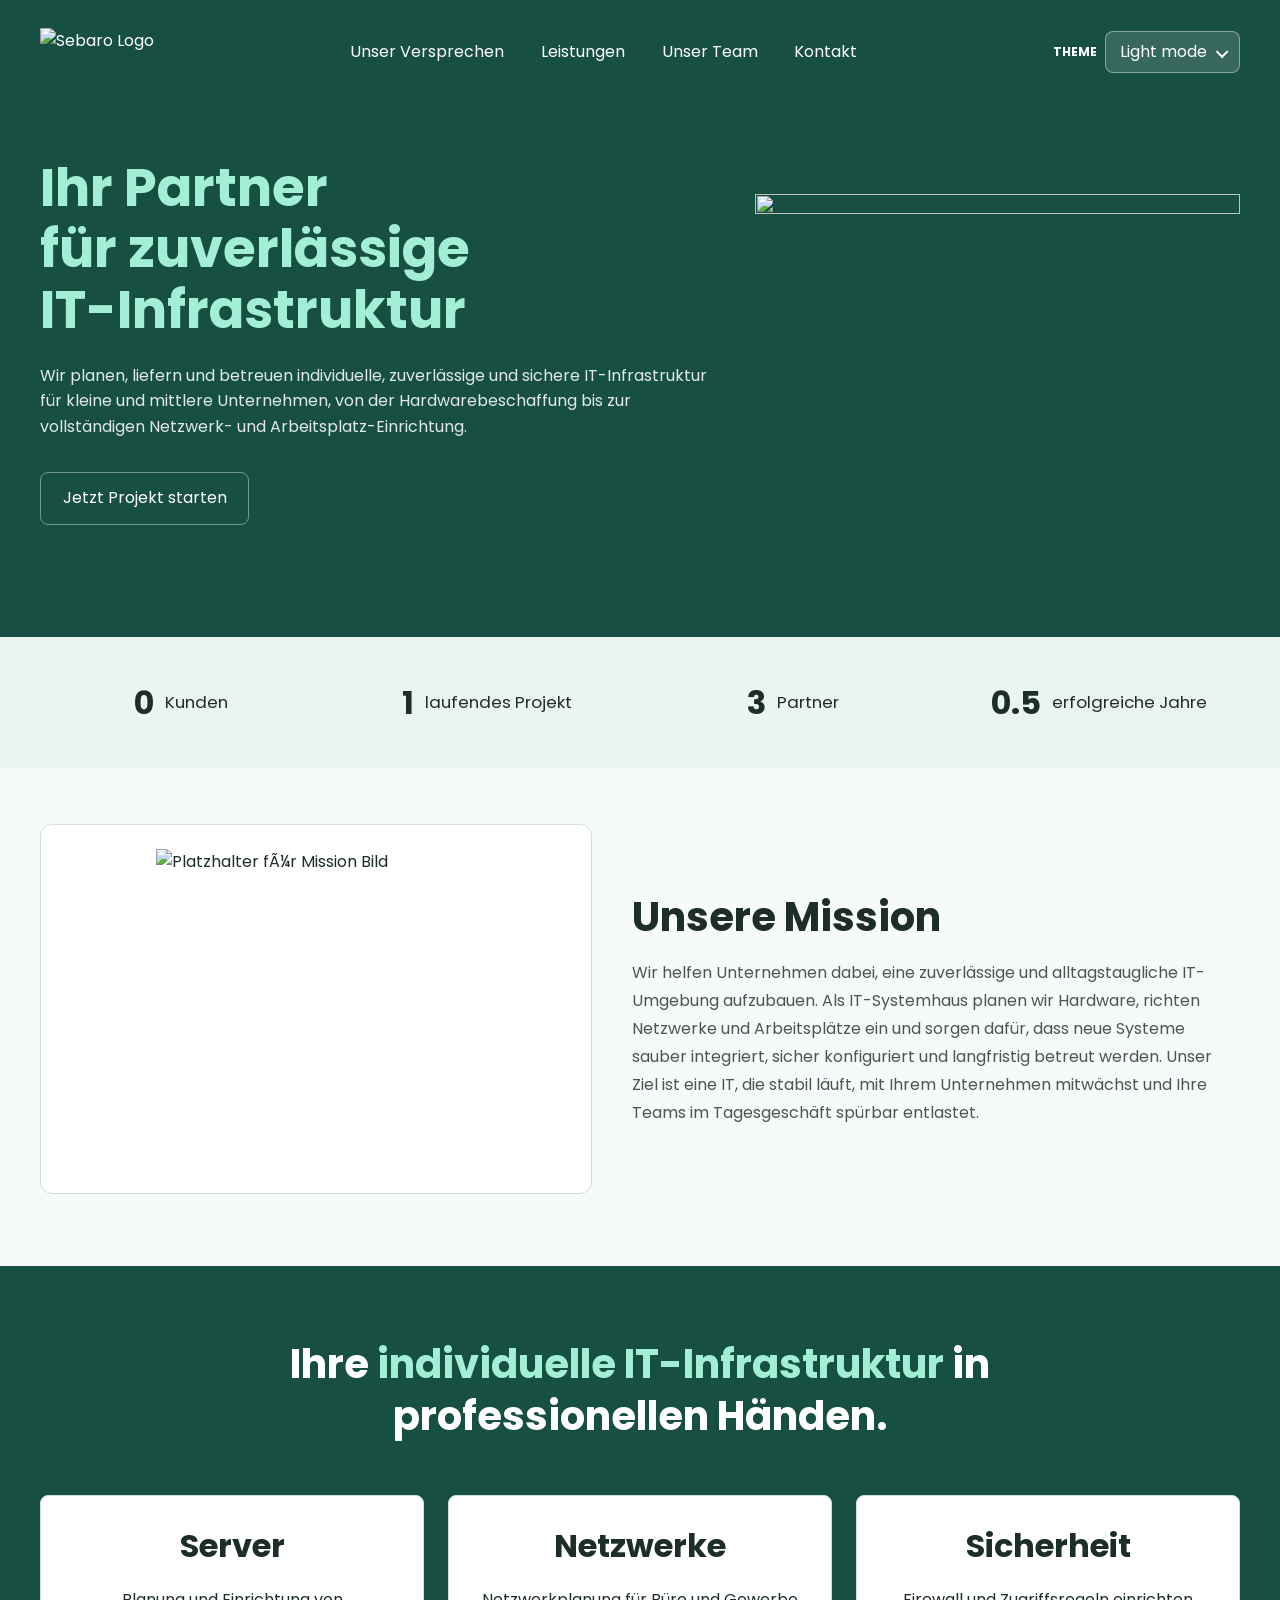
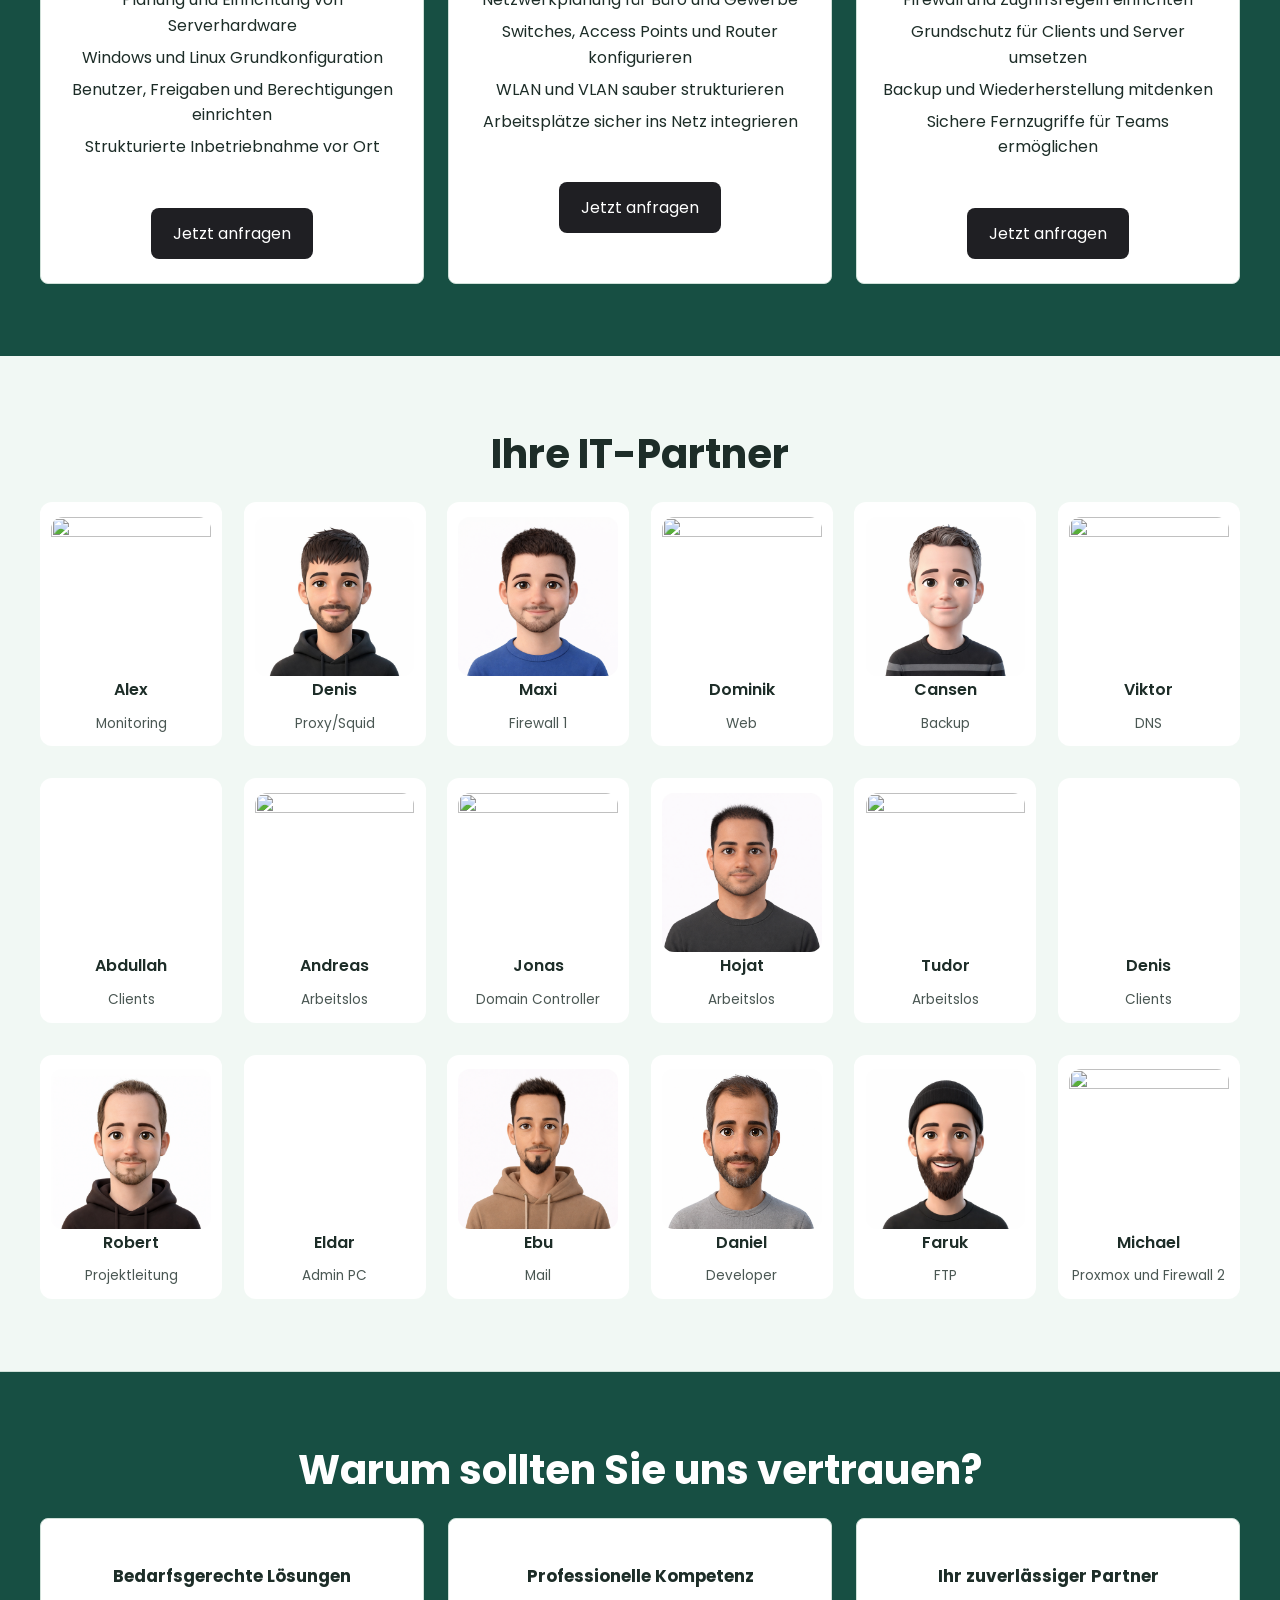
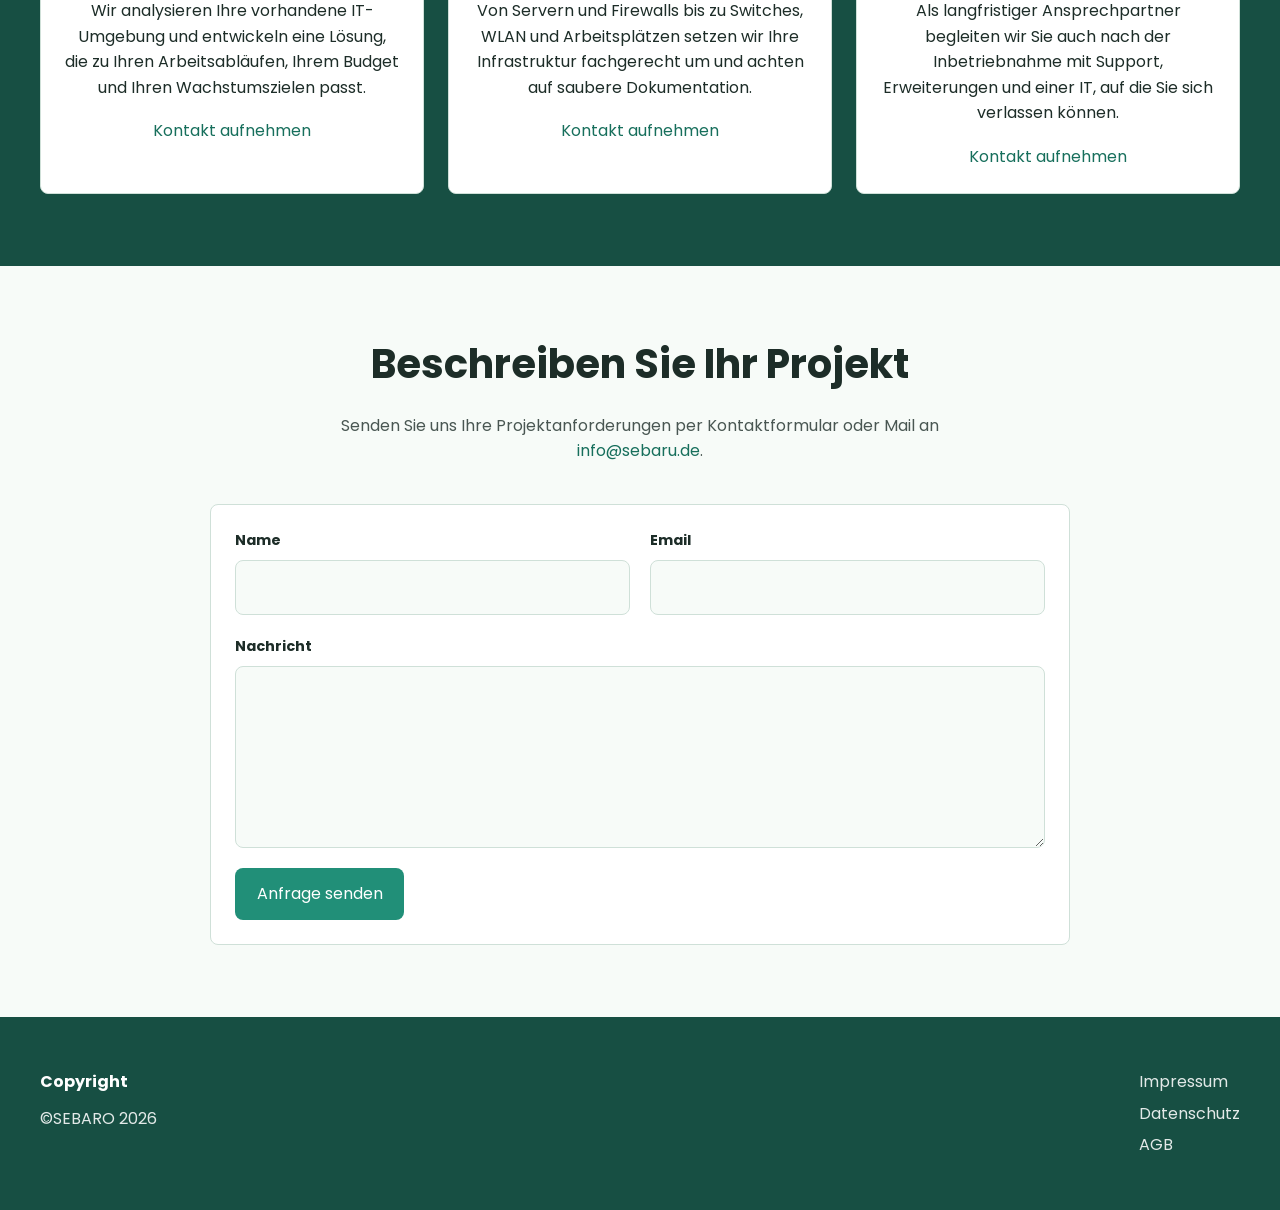
==== index.html @ fb481c5f "added team member avatar images" ====
<!DOCTYPE html>
<html lang="de">
<head>
    <meta charset="utf-8">
    <meta name="viewport" content="width=device-width, initial-scale=1.0, shrink-to-fit=no">
    <title>Sebaro</title>
    <link href="https://fonts.googleapis.com/css?family=Poppins:200,400,700" rel="stylesheet">
    <link rel="stylesheet" href="style.css">
    <link rel="icon" type="image/x-icon" href="./images/logo/favicon.png">
</head>
<body>

    <section class="hero">
        <div class="container">
            <header class="header-bar">
                <a href="./" aria-label="Sebaro home">
                    <img class="logo-img" src="./images//logo/logo.png" alt="Sebaro Logo">
                </a>
                <nav class="main-nav" aria-label="Main navigation">
                    <a href="#values">Unser Versprechen</a>
                    <a href="#services">Leistungen</a>
                    <a href="#team">Unser Team</a>
                    <a href="#contact">Kontakt</a>
                </nav>
                <div class="theme-switcher" id="theme-switcher">
                    <span class="theme-label" id="theme-menu-label">Theme</span>
                    <div class="theme-menu-wrap">
                        <button id="theme-menu-button" class="theme-menu-button" type="button" aria-haspopup="true" aria-expanded="false" aria-labelledby="theme-menu-label theme-select-value">
                            <span class="theme-select-value" id="theme-select-value">Light mode</span>
                            <span class="theme-menu-caret" aria-hidden="true"></span>
                        </button>
                        <div class="theme-menu" id="theme-menu" role="menu" aria-labelledby="theme-menu-label" hidden>
                            <button class="theme-menu-item" type="button" role="menuitemradio" data-theme-option="light" aria-checked="true">Light mode</button>
                            <button class="theme-menu-item" type="button" role="menuitemradio" data-theme-option="dark" aria-checked="false">Dark mode</button>
                            <button class="theme-menu-item" type="button" role="menuitemradio" data-theme-option="sexy" aria-checked="false">Sexy mode</button>
                        </div>
                    </div>
                </div>
            </header>


            <div class="hero-content">
                <div class="hero-text">
                    <h1>
                        <span class="hero-line">Ihr Partner</span>
                        <span class="hero-line">für zuverlässige</span>
                        <span class="hero-line">IT-Infrastruktur</span>
                    </h1>
                    <p>Wir planen, liefern und betreuen individuelle, zuverlässige und sichere IT-Infrastruktur für kleine und mittlere Unternehmen, von der Hardwarebeschaffung bis zur vollständigen Netzwerk- und Arbeitsplatz-Einrichtung.</p>
                    <a class="primary-button" href="#">Jetzt Projekt starten</a>
                </div>
                <div class="hero-image-wrap">
                    <img class="hero-image" src="./images/hero-img/hero-img-light.png" alt="">
                </div>
            </div>
        </div>
    </section>


    <section class="stats-section">
        <div class="container">
            <div class="stats-grid">
                <div class="stat"><strong>0</strong> Kunden</div>
                <div class="stat"><strong>1</strong> laufendes Projekt</div>
                <div class="stat"><strong>3</strong> Partner</div>
                <div class="stat"><strong>0.5</strong> erfolgreiche Jahre</div>
            </div>
        </div>
    </section>


    <section class="mission-section">
        <div class="container mission-grid">
            <div class="mission-image-wrap">
                <img class="mission-image" src="./images/logo/logo-dark.png" alt="Platzhalter fÃ¼r Mission Bild">
            </div>
            <div class="mission-text">
                <h2 class="section-title">Unsere Mission</h2>
                <p>Wir helfen Unternehmen dabei, eine zuverlässige und alltagstaugliche IT-Umgebung aufzubauen. Als IT-Systemhaus planen wir Hardware, richten Netzwerke und Arbeitsplätze ein und sorgen dafür, dass neue Systeme sauber integriert, sicher konfiguriert und langfristig betreut werden. Unser Ziel ist eine IT, die stabil läuft, mit Ihrem Unternehmen mitwächst und Ihre Teams im Tagesgeschäft spürbar entlastet.</p>
            </div>
        </div>
    </section>


    <section class="how-we-work" id="services">
        <div class="container">
            <div class="content-narrow">
                <h2 class="section-title">
                    Ihre <span class="section-title-accent">individuelle IT-Infrastruktur</span> in professionellen Händen.
                </h2>
            </div>
        </div>
    </section>


    <section class="services-section">
        <div class="container">
            <div class="services-grid">
                <article class="service-box">
                    <div>
                        <p><span class="service-name">Server</span></p>
                        <ul>
                            <li>Planung und Einrichtung von Serverhardware</li>
                            <li>Windows und Linux Grundkonfiguration</li>
                            <li>Benutzer, Freigaben und Berechtigungen einrichten</li>
                            <li>Strukturierte Inbetriebnahme vor Ort</li>
                        </ul>
                    </div>
                    <footer>
                        <button class="card-button" type="button">Jetzt anfragen</button>
                    </footer>
                </article>
                <article class="service-box">
                    <div>
                        <p><span class="service-name">Netzwerke</span></p>
                        <ul>
                            <li>Netzwerkplanung für Büro und Gewerbe</li>
                            <li>Switches, Access Points und Router konfigurieren</li>
                            <li>WLAN und VLAN sauber strukturieren</li>
                            <li>Arbeitsplätze sicher ins Netz integrieren</li>
                        </ul>
                    </div>
                    <footer>
                        <button class="card-button" type="button">Jetzt anfragen</button>
                    </footer>
                </article>
                <article class="service-box">
                    <div>
                        <p><span class="service-name">Sicherheit</span></p>
                        <ul>
                            <li>Firewall und Zugriffsregeln einrichten</li>
                            <li>Grundschutz für Clients und Server umsetzen</li>
                            <li>Backup und Wiederherstellung mitdenken</li>
                            <li>Sichere Fernzugriffe für Teams ermöglichen</li>
                        </ul>
                    </div>
                    <footer>
                        <button class="card-button" type="button">Jetzt anfragen</button>
                    </footer>
                </article>
            </div>
        </div>
    </section>


    <section class="team-section" id="team">
        <div class="container">
            <h2 class="section-title">Ihre IT-Partner</h2>
            <div class="team-grid">

                

                <article class="team-card">
                    <img class="team-photo" src="./images/avatare/avatar-alex.png"> <!-- Alex -->
                    <span class="name">Alex</span>
                    <span class="title">Monitoring</span>
                </article>
                <article class="team-card">
                    <img class="team-photo" src="./images/avatare/avatar-denis-3.png">  <!-- Denis Reihe 3 -->
                    <span class="name">Denis</span>
                    <span class="title">Proxy/Squid</span>
                </article>
                <article class="team-card">
                    <img class="team-photo" src="./images/avatare/avatar-maxi.png"> <!-- Maxi -->
                    <span class="name">Maxi</span>
                    <span class="title">Firewall 1</span>
                </article>
                <article class="team-card">
                    <img class="team-photo" src="./images/avatare/avatar-dominik.png"> <!-- Dominik -->
                    <span class="name">Dominik</span>
                    <span class="title">Web</span>
                </article>
                <article class="team-card">
                    <img class="team-photo" src="./images/avatare/avatar-cansen.png"> <!-- Cansen -->
                    <span class="name">Cansen</span>
                    <span class="title">Backup</span>
                </article>
                <article class="team-card">
                    <img class="team-photo" src="./images/avatare/avatar-viktor.png"> <!-- Viktor -->
                    <span class="name">Viktor</span>
                    <span class="title">DNS</span>
                </article>
                
                <article class="team-card">
                    <img style="visibility: hidden;" class="team-photo" src="./images/avatare/avatar-abdullah.png"> <!-- Abdullah -->
                    <span class="name">Abdullah</span>
                    <span class="title">Clients</span>
                </article>
                <article class="team-card">
                    <img class="team-photo" src="./images/avatare/avatar-andreas.png"> <!-- Andreas -->
                    <span class="name">Andreas</span>
                    <span class="title">Arbeitslos</span>
                </article>
                <article class="team-card">
                    <img class="team-photo" src="./images/avatare/avatar-jonas.png"> <!-- Jonas -->
                    <span class="name">Jonas</span>
                    <span class="title">Domain Controller</span>
                </article>
                <article class="team-card">
                    <img class="team-photo" src="./images/avatare/avatar-hojat.png"> <!-- Hojat -->
                    <span class="name">Hojat</span>
                    <span class="title">Arbeitslos</span>
                </article>
                <article class="team-card">
                    <img class="team-photo" src="./images/avatare/avatar-tudor.png"> <!-- Tudor -->
                    <span class="name">Tudor</span>
                    <span class="title">Arbeitslos</span>
                </article>
                <article class="team-card">
                    <img style="visibility: hidden;" class="team-photo" src="./images/avatare/avatar-denis-2.png"> <!-- Denis Reihe 2 -->
                    <span class="name">Denis</span>
                    <span class="title">Clients</span>
                </article>

                <article class="team-card">
                    <img class="team-photo" src="./images/avatare/avatar-robert.png"> <!-- Robert -->
                    <span class="name">Robert</span>
                    <span class="title">Projektleitung</span>
                </article>
                <article class="team-card">
                    <img style="visibility: hidden;" class="team-photo" src="./images/avatare/avatar-eldar.png"> <!-- Eldar -->
                    <span class="name">Eldar</span>
                    <span class="title">Admin PC</span>
                </article>
                <article class="team-card">
                    <img class="team-photo" src="./images/avatare/avatar-ebu.png"> <!-- Ebu -->
                    <span class="name">Ebu</span>
                    <span class="title">Mail</span>
                </article>
                <article class="team-card">
                    <img class="team-photo" src="./images/avatare/avatar-daniel.png"> <!-- Daniel -->
                    <span class="name">Daniel</span>
                    <span class="title">Developer</span>
                </article>
                <article class="team-card">
                    <img class="team-photo" src="./images/avatare/avatar-faruk.png"> <!-- Faruk -->
                    <span class="name">Faruk</span>
                    <span class="title">FTP</span>
                </article>
                <article class="team-card">
                    <img class="team-photo" src="./images/avatare/avatar-michael.png"> <!-- Michael -->
                    <span class="name">Michael</span>
                    <span class="title">Proxmox und Firewall 2</span>
                </article>
                
                
                
            </div>
        </div>
    </section>


    <section class="values-section" id="values">
        <div class="container">
            <h2 class="section-title">Warum sollten Sie uns vertrauen?</h2>
            <div class="service-grid">
                <article class="promise-card">
                    <img src="./images/logo.png" alt="">
                    <h3>Bedarfsgerechte Lösungen</h3>
                    <p>Wir analysieren Ihre vorhandene IT-Umgebung und entwickeln eine Lösung, die zu Ihren Arbeitsabläufen,
                        Ihrem Budget und Ihren Wachstumszielen passt.</p>
                    <a href="#contact">Kontakt aufnehmen</a>
                </article>
                <article class="promise-card">
                    <img src="./images/logo.png" alt="">
                    <h3>Professionelle Kompetenz</h3>
                    <p>Von Servern und Firewalls bis zu Switches, WLAN und Arbeitsplätzen setzen wir Ihre Infrastruktur
                        fachgerecht um und achten auf saubere Dokumentation.</p>
                    <a href="#contact">Kontakt aufnehmen</a>
                </article>
                <article class="promise-card">
                    <img src="./images/logo.png" alt="">
                    <h3>Ihr zuverlässiger Partner</h3>
                    <p>Als langfristiger Ansprechpartner begleiten wir Sie auch nach der Inbetriebnahme mit Support,
                        Erweiterungen und einer IT, auf die Sie sich verlassen können.</p>
                    <a href="#contact">Kontakt aufnehmen</a>
                </article>
            </div>
        </div>
    </section>


    <section class="contact-section" id="contact">
        <div class="container">
            <div class="content-narrow">
                <h2 class="section-title">Beschreiben Sie Ihr Projekt</h2>
                <p class="contact-text">Senden Sie uns Ihre Projektanforderungen per Kontaktformular oder Mail an <a href="mailto:info@sebaru.de">info@sebaru.de</a>.</p>
                <form class="contact-form" action="mailto:info@sebaru.de" method="post" enctype="text/plain">
                    <label class="contact-field">
                        <span>Name</span>
                        <input type="text" name="Name" autocomplete="name" required>
                    </label>
                    <label class="contact-field">
                        <span>Email</span>
                        <input type="email" name="Email" autocomplete="email" required>
                    </label>
                    <label class="contact-field field-full">
                        <span>Nachricht</span>
                        <textarea name="Message" rows="6" required></textarea>
                    </label>
                    <button class="contact-submit" type="submit">Anfrage senden</button>
                </form>
            </div>
        </div>
    </section>


    <footer class="site-footer">
        <div class="container footer-grid">
            <div class="footer-column">
                <h4>Copyright</h4>
                <ul class="footer-nav">
                    <li><a href="#">©SEBARO 2026</a></li>
                </ul>
            </div>
            <div class="footer-column">
                <ul class="footer-nav">
                    <li><a href="#">Impressum</a></li>
                    <li><a href="#">Datenschutz</a></li>
                    <li><a href="#">AGB</a></li>
                </ul>
            </div>
        </div>
    </footer>

    <script src="scripts.js"></script>
</body>
</html>
---- style.css ----
/* ===== Theme Colors ===== */
:root[data-theme='light'] {
    --page-bg: #f7fbf8;
    --text-color: #1d2d28;
    --muted-text: rgba(29, 45, 40, 0.8);
    --section-muted-bg: #eaf5f0;
    --section-alt-bg: #f1f8f4;
    --surface-bg: #ffffff;
    --surface-border: #cfe0d8;
    --hero-bg: #174f43;
    --hero-text: #ffffff;
    --hero-accent: #a2efd5;
    --link-color: #176f5c;
    --link-hover: #115646;
    --primary-button-bg: #218f78;
    --primary-button-hover: #1a7663;
    --primary-button-text: #ffffff;
    --price-button-bg: #1f1f23;
    --price-button-hover: #111317;
    --price-button-text: #ffffff;
    --divider-color: #cfe0d8;
    --select-bg: rgba(255, 255, 255, 0.14);
    --select-border: rgba(255, 255, 255, 0.4);
    --select-text: #ffffff;
}

/* ===== Dark Theme ===== */
:root[data-theme='dark'] {
    --page-bg: #11151d;
    --text-color: #e5edf6;
    --muted-text: rgba(229, 237, 246, 0.82);
    --section-muted-bg: #161c26;
    --section-alt-bg: #1a2230;
    --surface-bg: #1a2230;
    --surface-border: #314053;
    --hero-bg: #060912;
    --hero-text: #f7fbff;
    --hero-accent: #58e6c1;
    --link-color: #58e6c1;
    --link-hover: #7ef0d2;
    --primary-button-bg: #3bc7a4;
    --primary-button-hover: #2faf8f;
    --primary-button-text: #08110f;
    --price-button-bg: #58e6c1;
    --price-button-hover: #73edd0;
    --price-button-text: #0d1624;
    --divider-color: #2c384a;
    --select-bg: rgba(17, 21, 29, 0.75);
    --select-border: rgba(229, 237, 246, 0.2);
    --select-text: #f7fbff;
}

/* ===== Sexy Theme ===== */
:root[data-theme='sexy'] {
    --page-bg: #fff4fb;
    --text-color: #4d1f3f;
    --muted-text: rgba(77, 31, 63, 0.8);
    --section-muted-bg: #ffe4f2;
    --section-alt-bg: #ffd5ea;
    --surface-bg: #fff8fc;
    --surface-border: #f0bfd8;
    --hero-bg: #7b0f4c;
    --hero-text: #fff6fb;
    --hero-accent: #ffd1ec;
    --link-color: #c21872;
    --link-hover: #a0145d;
    --primary-button-bg: #ff5ea8;
    --primary-button-hover: #f04797;
    --primary-button-text: #fff7fb;
    --price-button-bg: #c21872;
    --price-button-hover: #a91460;
    --price-button-text: #fff7fb;
    --divider-color: #f1bfd8;
    --select-bg: rgba(255, 255, 255, 0.2);
    --select-border: rgba(255, 246, 251, 0.55);
    --select-text: #fff6fb;
}

/* ===== Base Styles ===== */
*,
*::before,
*::after {
    box-sizing: border-box;
}

body {
    margin: 0;
    background: var(--page-bg);
    color: var(--text-color);
    font-family: 'Poppins', sans-serif;
    line-height: 1.6;
}

img {
    display: block;
    max-width: 100%;
}

a {
    color: inherit;
    text-decoration: none;
}

a:hover {
    color: var(--link-hover);
}

button,
input,
textarea {
    font: inherit;
}

.container {
    width: min(1200px, calc(100% - 2.5rem));
    margin: 0 auto;
}

/* ===== Shared Sektionen ===== */
.stats-section,
.values-section,
.team-section,
.contact-section {
    text-align: center;
}

.hero,
.how-we-work,
.services-section,
.site-footer {
    background: var(--hero-bg);
    color: var(--hero-text);
}

/* ===== Header ===== */
.hero {
    padding: 0 0 7rem;
}

.header-bar {
    display: grid;
    grid-template-columns: auto 1fr auto;
    gap: 1.25rem;
    align-items: center;
    padding: 1.75rem 0 1.15rem;
}

.logo-img {
    height: 48px;
}

.main-nav {
    display: flex;
    justify-content: center;
    flex-wrap: wrap;
    gap: 0.5rem;
}

.main-nav a {
    padding: 0.45rem 0.9rem;
    color: var(--hero-text);
}

.main-nav a:hover,
.main-nav a:focus {
    color: var(--hero-text);
}

.theme-switcher {
    display: inline-flex;
    align-items: center;
    gap: 0.5rem;
    justify-self: end;
}

.theme-label {
    color: var(--hero-text);
    font-size: 0.75rem;
    font-weight: 700;
    text-transform: uppercase;
}

.theme-menu-wrap {
    position: relative;
}

.theme-menu-button {
    display: inline-flex;
    align-items: center;
    gap: 0.6rem;
    padding: 0.45rem 0.85rem;
    border: 1px solid var(--select-border);
    border-radius: 0.5rem;
    background: var(--select-bg);
    color: var(--select-text);
    cursor: pointer;
}

.theme-menu-caret {
    width: 0.55rem;
    height: 0.55rem;
    border-right: 2px solid currentColor;
    border-bottom: 2px solid currentColor;
    transform: rotate(45deg) translateY(-1px);
}

.theme-switcher.is-open .theme-menu-caret {
    transform: rotate(-135deg) translateY(-1px);
}

.theme-menu {
    position: absolute;
    top: calc(100% + 0.35rem);
    left: 0;
    min-width: 100%;
    padding: 0.35rem;
    border: 1px solid var(--select-border);
    border-radius: 0.5rem;
    background: var(--surface-bg);
}

.theme-menu-item {
    width: 100%;
    padding: 0.6rem 0.75rem;
    border: 0;
    border-radius: 0.35rem;
    background: transparent;
    color: var(--text-color);
    text-align: left;
    cursor: pointer;
}

.theme-menu-item + .theme-menu-item,
.service-box li + li,
.footer-nav li + li {
    margin-top: 0.4rem;
}

.theme-menu-item:hover,
.theme-menu-item.is-active {
    background: var(--primary-button-bg);
    color: var(--primary-button-text);
}

/* ===== Hero ===== */
.hero-content,
.stats-grid,
.service-grid,
.services-grid,
.team-grid,
.contact-form,
.footer-grid {
    display: grid;
    gap: 1.5rem;
}

.hero-content {
    grid-template-columns: minmax(0, 7fr) minmax(280px, 5fr);
    align-items: center;
    gap: 2.25rem;
    padding-top: 4rem;
}

.hero-text h1 {
    margin: 0 0 1.4rem;
    font-size: 3.3rem;
    line-height: 1.15;
}

.hero-line {
    display: block;
    color: var(--hero-accent);
}

.section-title-accent {
    color: var(--hero-accent);
}

.hero-text p,
.contact-text,
.team-card .title {
    color: var(--muted-text);
}

.hero-text p {
    max-width: 42rem;
    margin: 0 0 2rem;
    color: rgba(255, 255, 255, 0.88);
    font-size: 1rem;
}

.primary-button,
.card-button,
.contact-submit {
    display: inline-flex;
    align-items: center;
    justify-content: center;
    padding: 0.8rem 1.35rem;
    border-radius: 0.5rem;
    cursor: pointer;
}

.primary-button {
    border: 1px solid var(--select-border);
    background: transparent;
    color: var(--hero-text);
}

.card-button {
    border: 0;
    background: var(--price-button-bg);
    color: var(--price-button-text);
}

.contact-submit {
    justify-self: start;
    border: 0;
    background: var(--primary-button-bg);
    color: var(--primary-button-text);
}

.primary-button:hover {
    background: rgba(255, 255, 255, 0.12);
    color: var(--hero-text);
}

.card-button:hover {
    background: var(--price-button-hover);
    color: var(--price-button-text);
}

.contact-submit:hover {
    background: var(--primary-button-hover);
    color: var(--primary-button-text);
}

.hero-image {
    width: 100%;
    aspect-ratio: 1375 / 885;
    object-fit: contain;
    margin-top: 1rem;
}

/* ===== Stats ===== */
.stats-section {
    padding: 2.5rem 0;
    background: var(--section-muted-bg);
}

.stats-grid {
    grid-template-columns: repeat(4, minmax(0, 1fr));
    align-items: center;
}

.stat {
    display: flex;
    align-items: center;
    justify-content: center;
    gap: 0.65rem;
    font-size: 1.05rem;
}

.stat strong,
.service-name {
    font-size: 2rem;
    font-weight: 700;
}

/* ===== Mission ===== */
.mission-section {
    padding: 3.5rem 0 4.5rem;
}

.mission-grid {
    display: grid;
    grid-template-columns: minmax(260px, 1fr) minmax(0, 1.1fr);
    gap: 2.5rem;
    align-items: center;
}

.mission-image-wrap {
    padding: 1.5rem;
    border: 1px solid var(--surface-border);
    border-radius: 0.75rem;
    background: var(--surface-bg);
}

.mission-image {
    width: 100%;
    max-width: 320px;
    margin: 0 auto;
    aspect-ratio: 1 / 1;
    object-fit: contain;
}

.mission-text {
    text-align: left;
}

.mission-text .section-title {
    margin-bottom: 1rem;
}

.mission-text p {
    margin: 0;
    color: var(--muted-text);
    line-height: 1.75;
}

/* ===== Service Intro ===== */
.how-we-work {
    text-align: center;
    padding: 4.5rem 0 1.9rem;
}

.content-narrow {
    width: min(100%, 860px);
    margin: 0 auto;
}

.section-title {
    margin: 0 0 1.4rem;
    font-size: 2.5rem;
    line-height: 1.3;
}

/* ===== Services ===== */
.services-section {
    padding: 0 0 4.5rem;
}

.service-box > div,
.service-box > footer {
    padding: 1.5rem;
}

.service-box p {
    margin: 0 0 1rem;
}

.service-box ul,
.footer-nav {
    margin: 0;
    padding: 0;
    list-style: none;
}

/* ===== Team ===== */
.team-section {
    background: var(--section-alt-bg);
    border-bottom: 1px solid var(--divider-color);
}

.team-grid {
    grid-template-columns: repeat(6, minmax(0, 1fr));
    gap: 2rem 1.35rem;
}

.team-card {
    display: flex;
    flex-direction: column;
    align-items: center;
    gap: 0.25rem;
    padding: 0.9rem 0.7rem 0.8rem;
    background: var(--surface-bg);
    border-radius: 0.75rem;
}

.team-photo {
    width: 100%;
    max-width: 170px;
    aspect-ratio: 1 / 1;
    border-radius: 0.75rem;
    object-fit: cover;
}

.team-card .name {
    display: block;
    margin-top: 0.45rem;
    color: var(--text-color);
    font-size: 1rem;
    font-weight: 600;
    line-height: 1.3;
}

.team-card .title {
    display: block;
    max-width: 13rem;
    margin: 0.05rem 0 0;
    color: var(--muted-text);
    font-size: 0.85rem;
    line-height: 1.45;
}

:root[data-theme='dark'] .team-card {
    background: #202938;
}

:root[data-theme='dark'] .team-card .name {
    color: var(--text-color);
}

:root[data-theme='dark'] .team-card .title {
    color: rgba(229, 237, 246, 0.72);
}

/* ===== Values Sektion ===== */
.values-section,
.team-section,
.contact-section {
    padding: 4.5rem 0;
}

.values-section {
    background: var(--hero-bg);
    border-top: 0;
    color: var(--hero-text);
}

.values-section .section-title {
    color: var(--hero-text);
}

.service-grid,
.services-grid {
    grid-template-columns: repeat(3, minmax(0, 1fr));
}

.promise-card,
.service-box,
.contact-form {
    border: 1px solid var(--surface-border);
    border-radius: 0.5rem;
    background: var(--surface-bg);
    color: var(--text-color);
}

.promise-card,
.contact-form {
    padding: 1.5rem;
}

.service-box {
    text-align: center;
}

.promise-card img {
    max-height: 56px;
    margin: 0 auto 1.25rem;
}

.promise-card h3,
.team-card .name {
    margin: 0 0 0.5rem;
}

.promise-card h3 {
    font-size: 1.05rem;
}

.promise-card p {
    margin: 0 0 1.1rem;
}

.promise-card a,
.contact-text a {
    color: var(--link-color);
}

/* ===== Contact ===== */
.contact-text {
    width: min(100%, 620px);
    margin: 0 auto 2.5rem;
}

.contact-form {
    grid-template-columns: repeat(2, minmax(0, 1fr));
    gap: 1.25rem;
    text-align: left;
}

.contact-field {
    display: flex;
    flex-direction: column;
    gap: 0.5rem;
}

.contact-field span {
    font-size: 0.9rem;
    font-weight: 700;
}

.contact-field input,
.contact-field textarea {
    width: 100%;
    padding: 0.85rem 1rem;
    border: 1px solid var(--surface-border);
    border-radius: 0.5rem;
    background: var(--page-bg);
    color: var(--text-color);
}

.contact-field textarea {
    min-height: 160px;
    resize: vertical;
}

.field-full {
    grid-column: 1 / -1;
}

/* ===== Footer ===== */
.site-footer {
    padding: 3.25rem 0;
}

.footer-grid {
    grid-template-columns: repeat(2, minmax(0, max-content));
    justify-content: space-between;
}

.footer-column h4 {
    margin: 0 0 0.75rem;
}

.footer-nav a {
    color: rgba(255, 255, 255, 0.88);
}

/* ===== Tablet ===== */
@media (max-width: 960px) {
    .header-bar,
    .hero-content {
        grid-template-columns: 1fr;
        justify-items: center;
        text-align: center;
    }

    .theme-switcher {
        justify-self: center;
    }

    .hero-image-wrap {
        display: none;
    }

    .stats-grid,
    .service-grid,
    .services-grid,
    .mission-grid,
    .footer-grid {
        grid-template-columns: repeat(2, minmax(0, 1fr));
    }

    .team-grid {
        grid-template-columns: repeat(3, minmax(0, 1fr));
    }
}

/* ===== Mobile ===== */
@media (max-width: 600px) {
    .main-nav,
    .theme-switcher {
        display: none;
    }

    .header-bar {
        display: block;
    }

    .hero-text h1,
    .section-title {
        font-size: 2.1rem;
    }

    .stats-grid,
    .service-grid,
    .services-grid,
    .mission-grid,
    .team-grid,
    .contact-form,
    .footer-grid {
        grid-template-columns: 1fr;
    }

    .mission-text {
        text-align: center;
    }

    .mission-section {
        padding: 2.75rem 0;
    }

    .values-section,
    .team-section,
    .contact-section {
        padding: 2.75rem 0;
    }
}
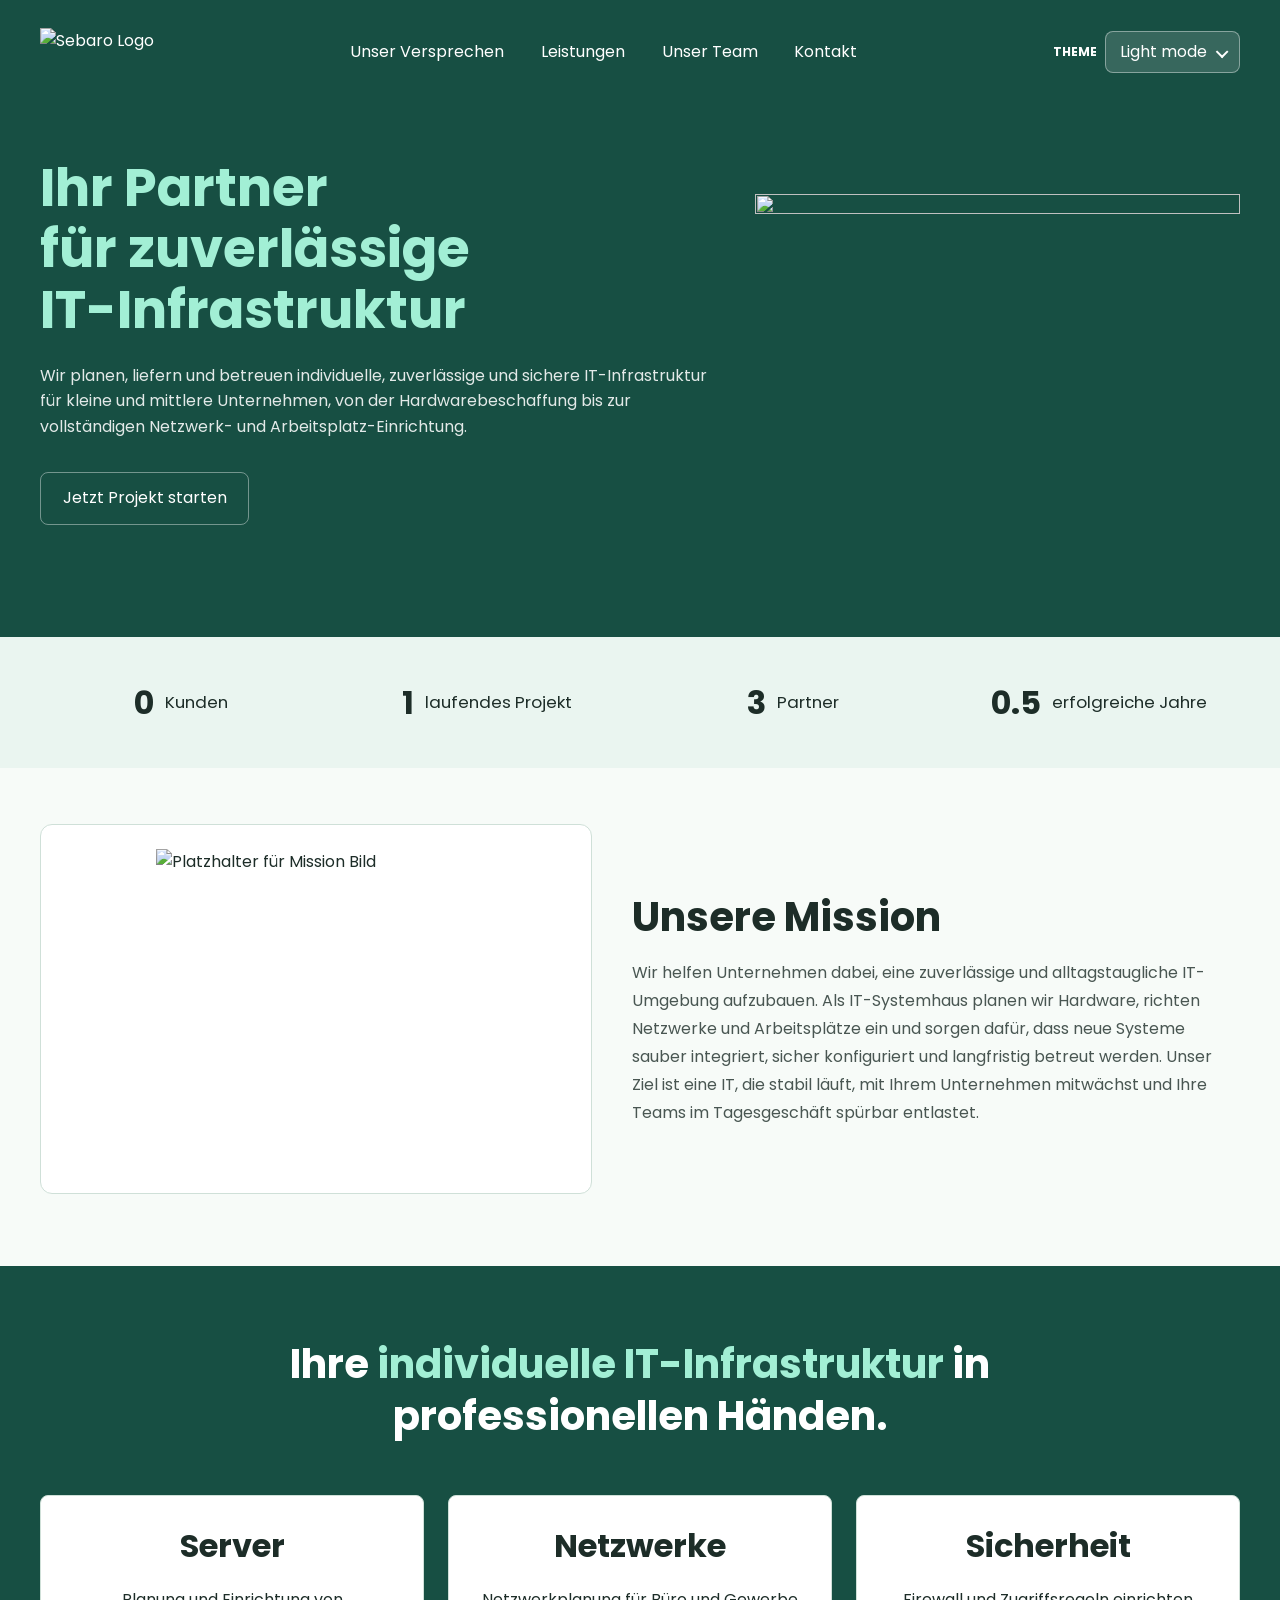
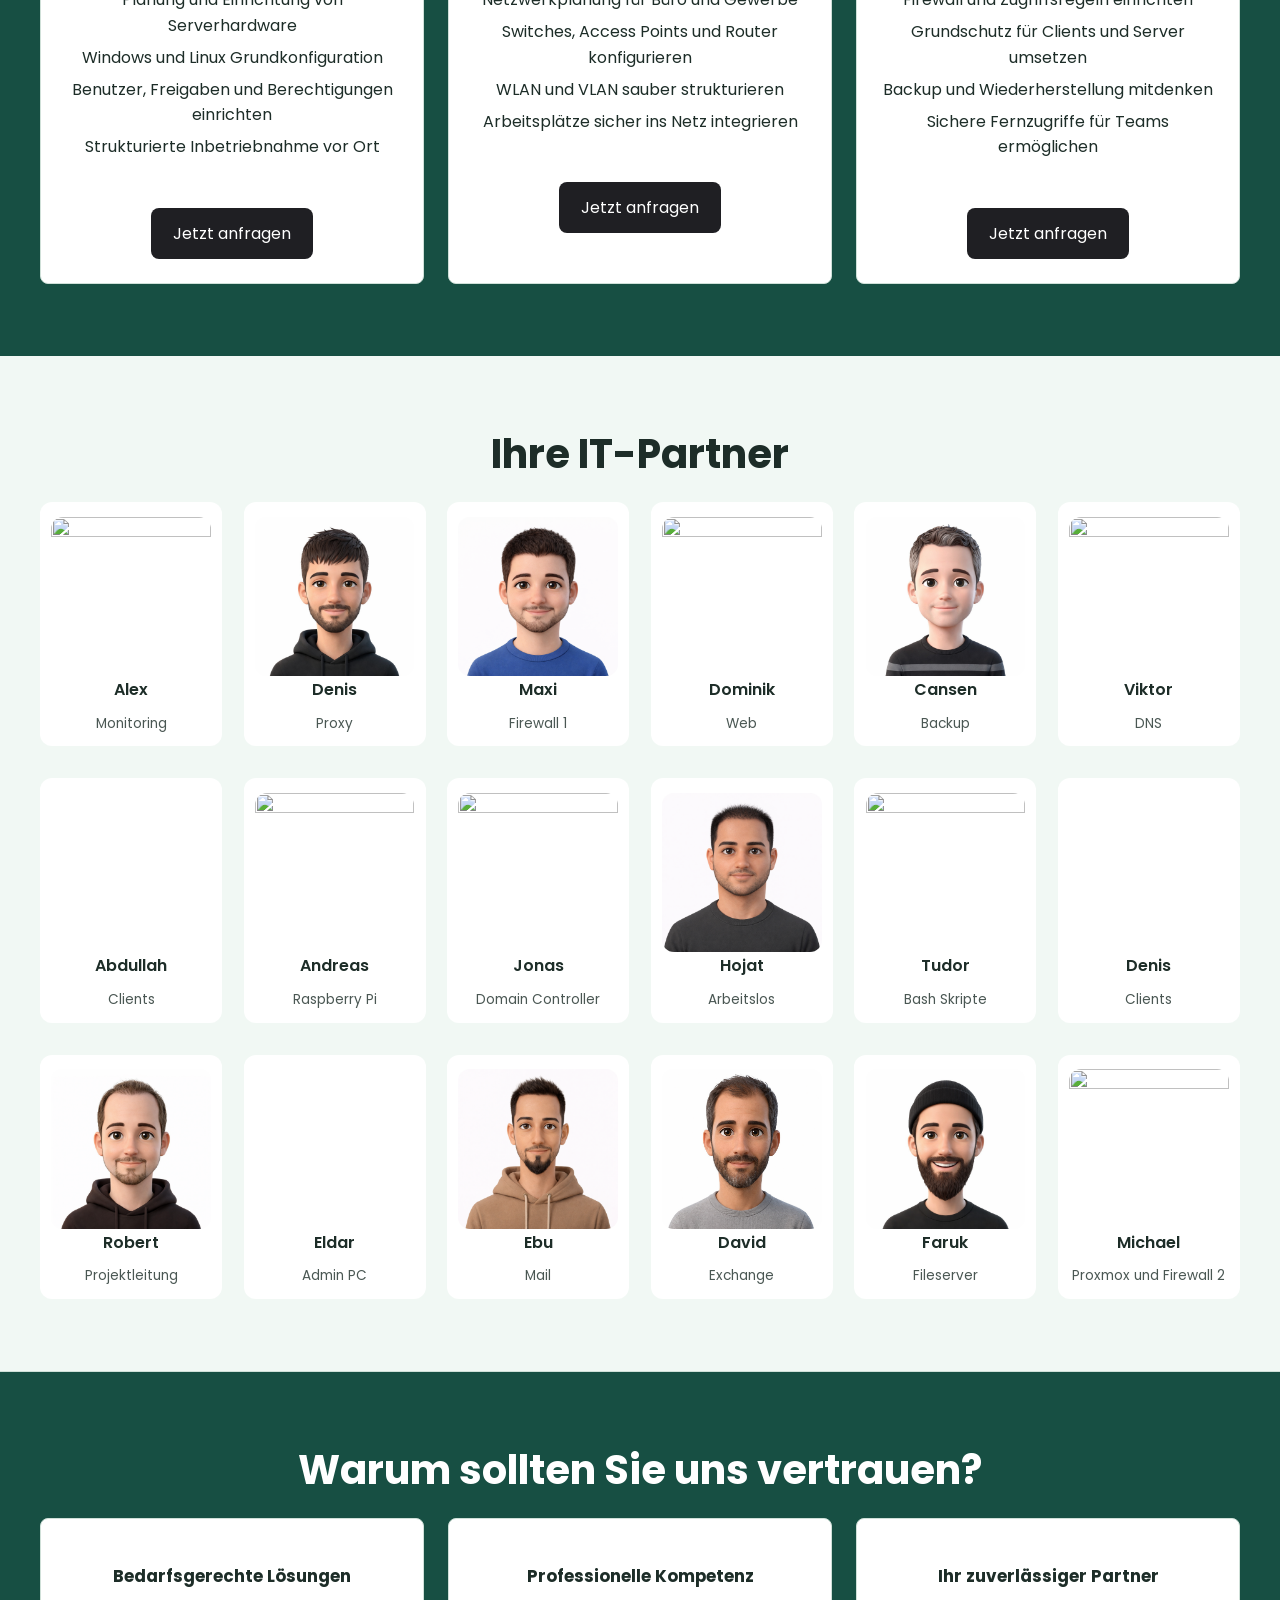
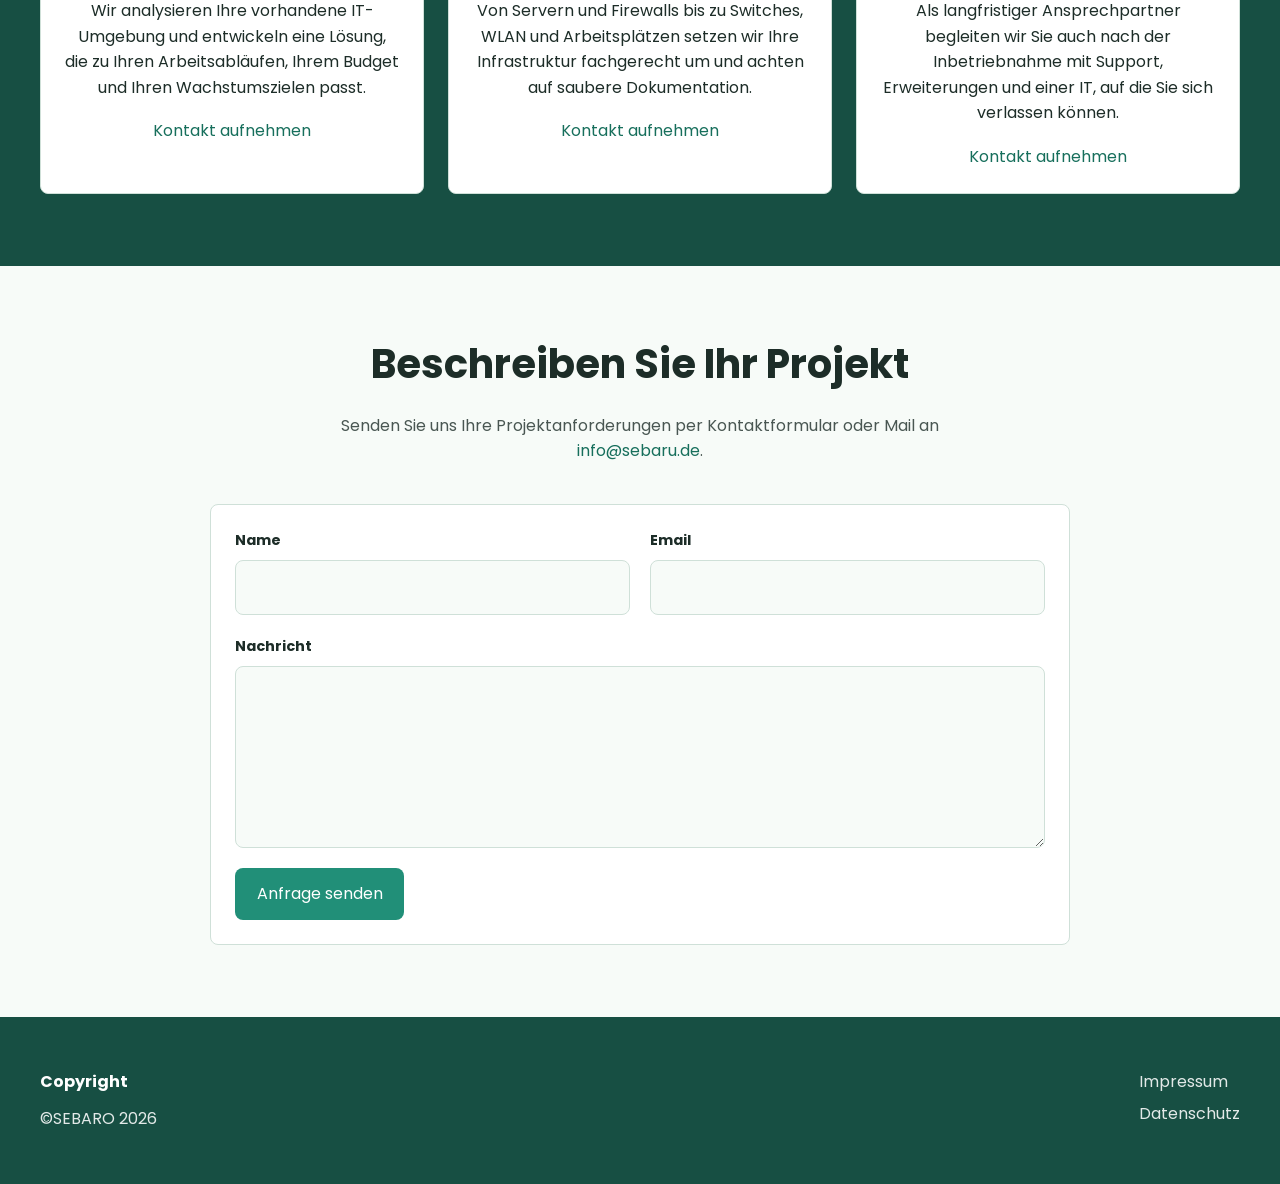
==== commit 1fa8d988: "minor content fixes" ====
--- a/index.html
+++ b/index.html
@@ -3,6 +3,7 @@
 <head>
     <meta charset="utf-8">
     <meta name="viewport" content="width=device-width, initial-scale=1.0, shrink-to-fit=no">
+    <meta name="robots" content="noindex">
     <title>Sebaro</title>
     <link href="https://fonts.googleapis.com/css?family=Poppins:200,400,700" rel="stylesheet">
     <link rel="stylesheet" href="style.css">
@@ -12,7 +13,7 @@
 
     <section class="hero">
         <div class="container">
-            <header class="header-bar">
+            <header class="menu-bar">
                 <a href="./" aria-label="Sebaro home">
                     <img class="logo-img" src="./images//logo/logo.png" alt="Sebaro Logo">
                 </a>
@@ -47,7 +48,7 @@
                         <span class="hero-line">IT-Infrastruktur</span>
                     </h1>
                     <p>Wir planen, liefern und betreuen individuelle, zuverlässige und sichere IT-Infrastruktur für kleine und mittlere Unternehmen, von der Hardwarebeschaffung bis zur vollständigen Netzwerk- und Arbeitsplatz-Einrichtung.</p>
-                    <a class="primary-button" href="#">Jetzt Projekt starten</a>
+                    <a class="primary-button" href="#contact">Jetzt Projekt starten</a>
                 </div>
                 <div class="hero-image-wrap">
                     <img class="hero-image" src="./images/hero-img/hero-img-light.png" alt="">
@@ -72,7 +73,7 @@
     <section class="mission-section">
         <div class="container mission-grid">
             <div class="mission-image-wrap">
-                <img class="mission-image" src="./images/logo/logo-dark.png" alt="Platzhalter fÃ¼r Mission Bild">
+                <img class="mission-image" src="./images/mission-image/it-hero-light.png" alt="Platzhalter für Mission Bild">
             </div>
             <div class="mission-text">
                 <h2 class="section-title">Unsere Mission</h2>
@@ -82,7 +83,7 @@
     </section>
 
 
-    <section class="how-we-work" id="services">
+    <section class="services-section-healine" id="services">
         <div class="container">
             <div class="content-narrow">
                 <h2 class="section-title">
@@ -107,7 +108,7 @@
                         </ul>
                     </div>
                     <footer>
-                        <button class="card-button" type="button">Jetzt anfragen</button>
+                        <a class="card-button" type="button" href="#contact">Jetzt anfragen</a>
                     </footer>
                 </article>
                 <article class="service-box">
@@ -121,7 +122,7 @@
                         </ul>
                     </div>
                     <footer>
-                        <button class="card-button" type="button">Jetzt anfragen</button>
+                        <a class="card-button" type="button" href="#contact">Jetzt anfragen</a>
                     </footer>
                 </article>
                 <article class="service-box">
@@ -135,7 +136,7 @@
                         </ul>
                     </div>
                     <footer>
-                        <button class="card-button" type="button">Jetzt anfragen</button>
+                        <a class="card-button" type="button" href="#contact">Jetzt anfragen</a>
                     </footer>
                 </article>
             </div>
@@ -147,9 +148,6 @@
         <div class="container">
             <h2 class="section-title">Ihre IT-Partner</h2>
             <div class="team-grid">
-
-                
-
                 <article class="team-card">
                     <img class="team-photo" src="./images/avatare/avatar-alex.png"> <!-- Alex -->
                     <span class="name">Alex</span>
@@ -158,7 +156,7 @@
                 <article class="team-card">
                     <img class="team-photo" src="./images/avatare/avatar-denis-3.png">  <!-- Denis Reihe 3 -->
                     <span class="name">Denis</span>
-                    <span class="title">Proxy/Squid</span>
+                    <span class="title">Proxy</span>
                 </article>
                 <article class="team-card">
                     <img class="team-photo" src="./images/avatare/avatar-maxi.png"> <!-- Maxi -->
@@ -189,7 +187,7 @@
                 <article class="team-card">
                     <img class="team-photo" src="./images/avatare/avatar-andreas.png"> <!-- Andreas -->
                     <span class="name">Andreas</span>
-                    <span class="title">Arbeitslos</span>
+                    <span class="title">Raspberry Pi</span>
                 </article>
                 <article class="team-card">
                     <img class="team-photo" src="./images/avatare/avatar-jonas.png"> <!-- Jonas -->
@@ -204,7 +202,7 @@
                 <article class="team-card">
                     <img class="team-photo" src="./images/avatare/avatar-tudor.png"> <!-- Tudor -->
                     <span class="name">Tudor</span>
-                    <span class="title">Arbeitslos</span>
+                    <span class="title">Bash Skripte</span>
                 </article>
                 <article class="team-card">
                     <img style="visibility: hidden;" class="team-photo" src="./images/avatare/avatar-denis-2.png"> <!-- Denis Reihe 2 -->
@@ -229,13 +227,13 @@
                 </article>
                 <article class="team-card">
                     <img class="team-photo" src="./images/avatare/avatar-daniel.png"> <!-- Daniel -->
-                    <span class="name">Daniel</span>
-                    <span class="title">Developer</span>
+                    <span class="name">David</span>
+                    <span class="title">Exchange</span>
                 </article>
                 <article class="team-card">
                     <img class="team-photo" src="./images/avatare/avatar-faruk.png"> <!-- Faruk -->
                     <span class="name">Faruk</span>
-                    <span class="title">FTP</span>
+                    <span class="title">Fileserver</span>
                 </article>
                 <article class="team-card">
                     <img class="team-photo" src="./images/avatare/avatar-michael.png"> <!-- Michael -->
@@ -315,9 +313,8 @@
             </div>
             <div class="footer-column">
                 <ul class="footer-nav">
-                    <li><a href="#">Impressum</a></li>
-                    <li><a href="#">Datenschutz</a></li>
-                    <li><a href="#">AGB</a></li>
+                    <li><a href="/public/legal-sites/impressum.html">Impressum</a></li>
+                    <li><a href="/public/legal-sites/datenschutz.html">Datenschutz</a></li>
                 </ul>
             </div>
         </div>
--- a/style.css
+++ b/style.css
@@ -125,7 +125,7 @@
 }
 
 .hero,
-.how-we-work,
+.services-section-healine,
 .services-section,
 .site-footer {
     background: var(--hero-bg);
@@ -137,7 +137,7 @@
     padding: 0 0 7rem;
 }
 
-.header-bar {
+.menu-bar {
     display: grid;
     grid-template-columns: auto 1fr auto;
     gap: 1.25rem;
@@ -408,7 +408,7 @@
 }
 
 /* ===== Service Intro ===== */
-.how-we-work {
+.services-section-healine {
     text-align: center;
     padding: 4.5rem 0 1.9rem;
 }
@@ -629,7 +629,7 @@
 
 /* ===== Tablet ===== */
 @media (max-width: 960px) {
-    .header-bar,
+    .menu-bar,
     .hero-content {
         grid-template-columns: 1fr;
         justify-items: center;
@@ -664,7 +664,7 @@
         display: none;
     }
 
-    .header-bar {
+    .menu-bar {
         display: block;
     }
 
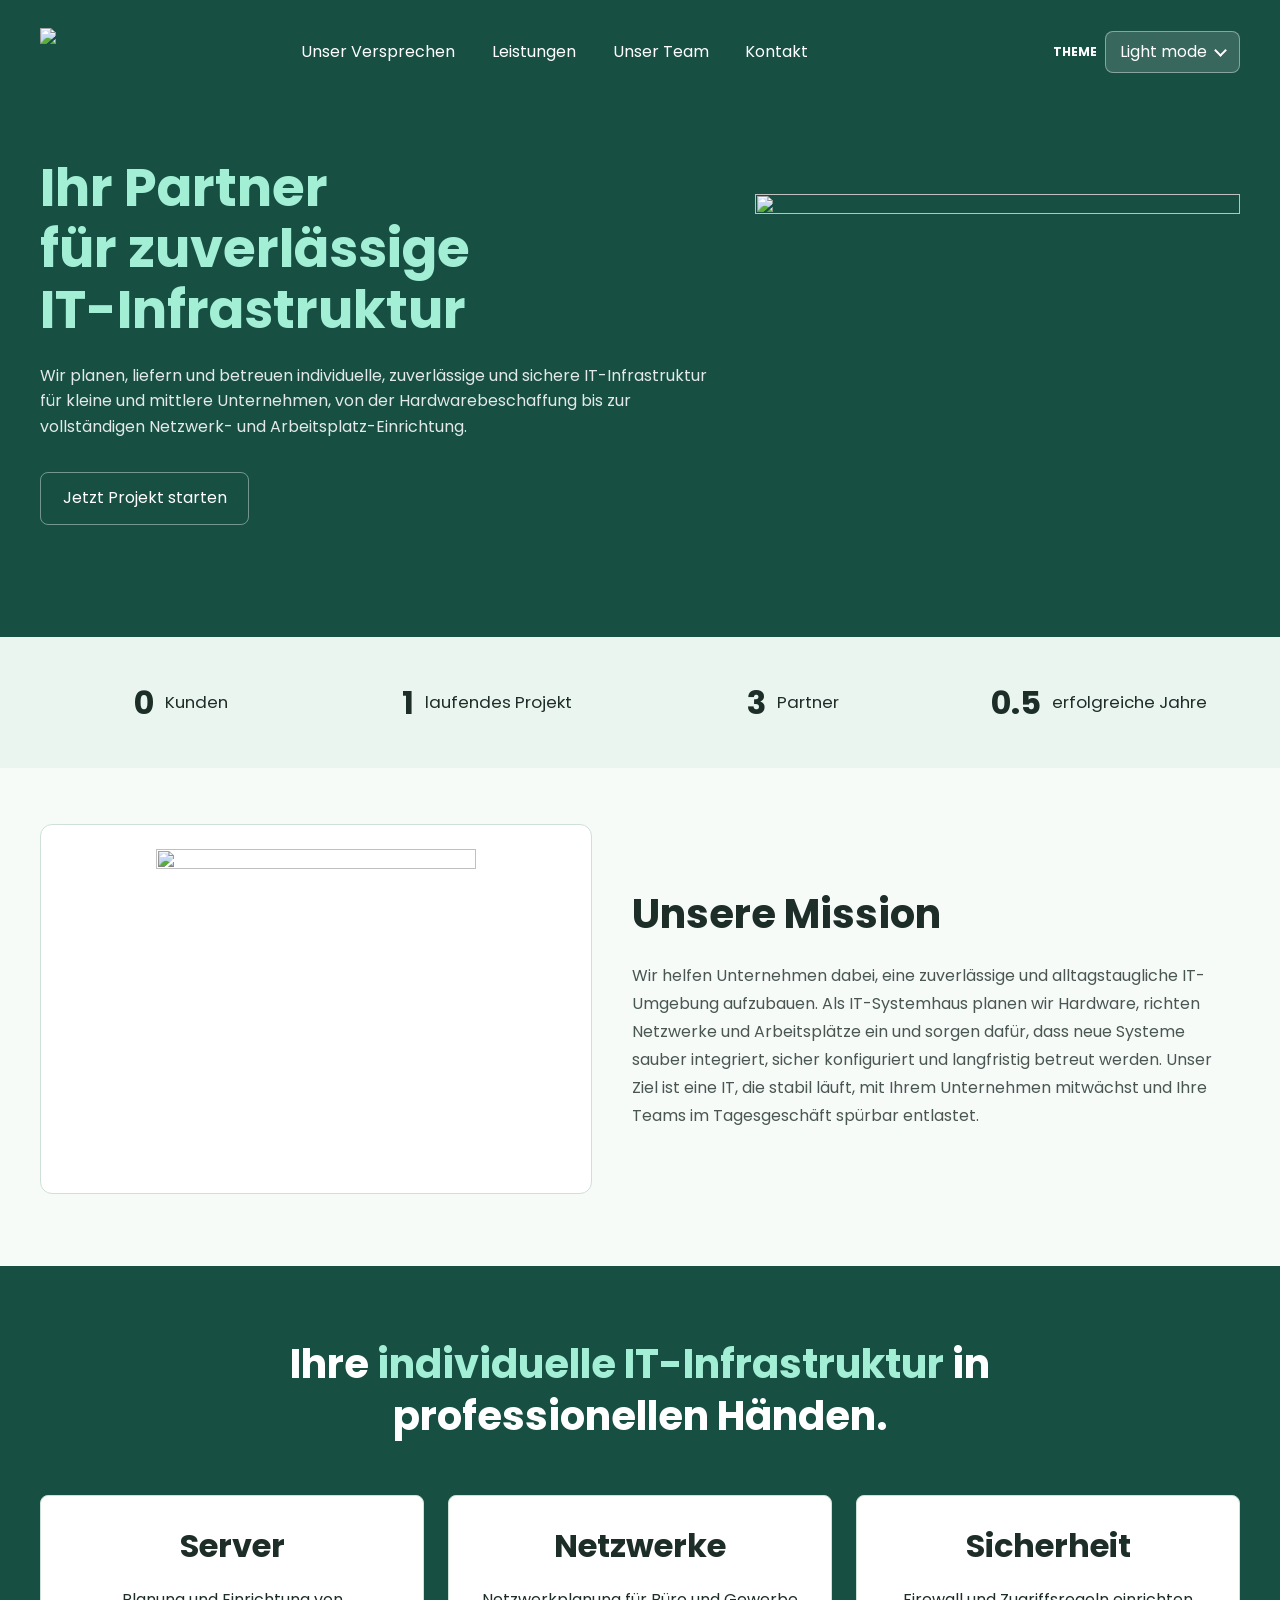
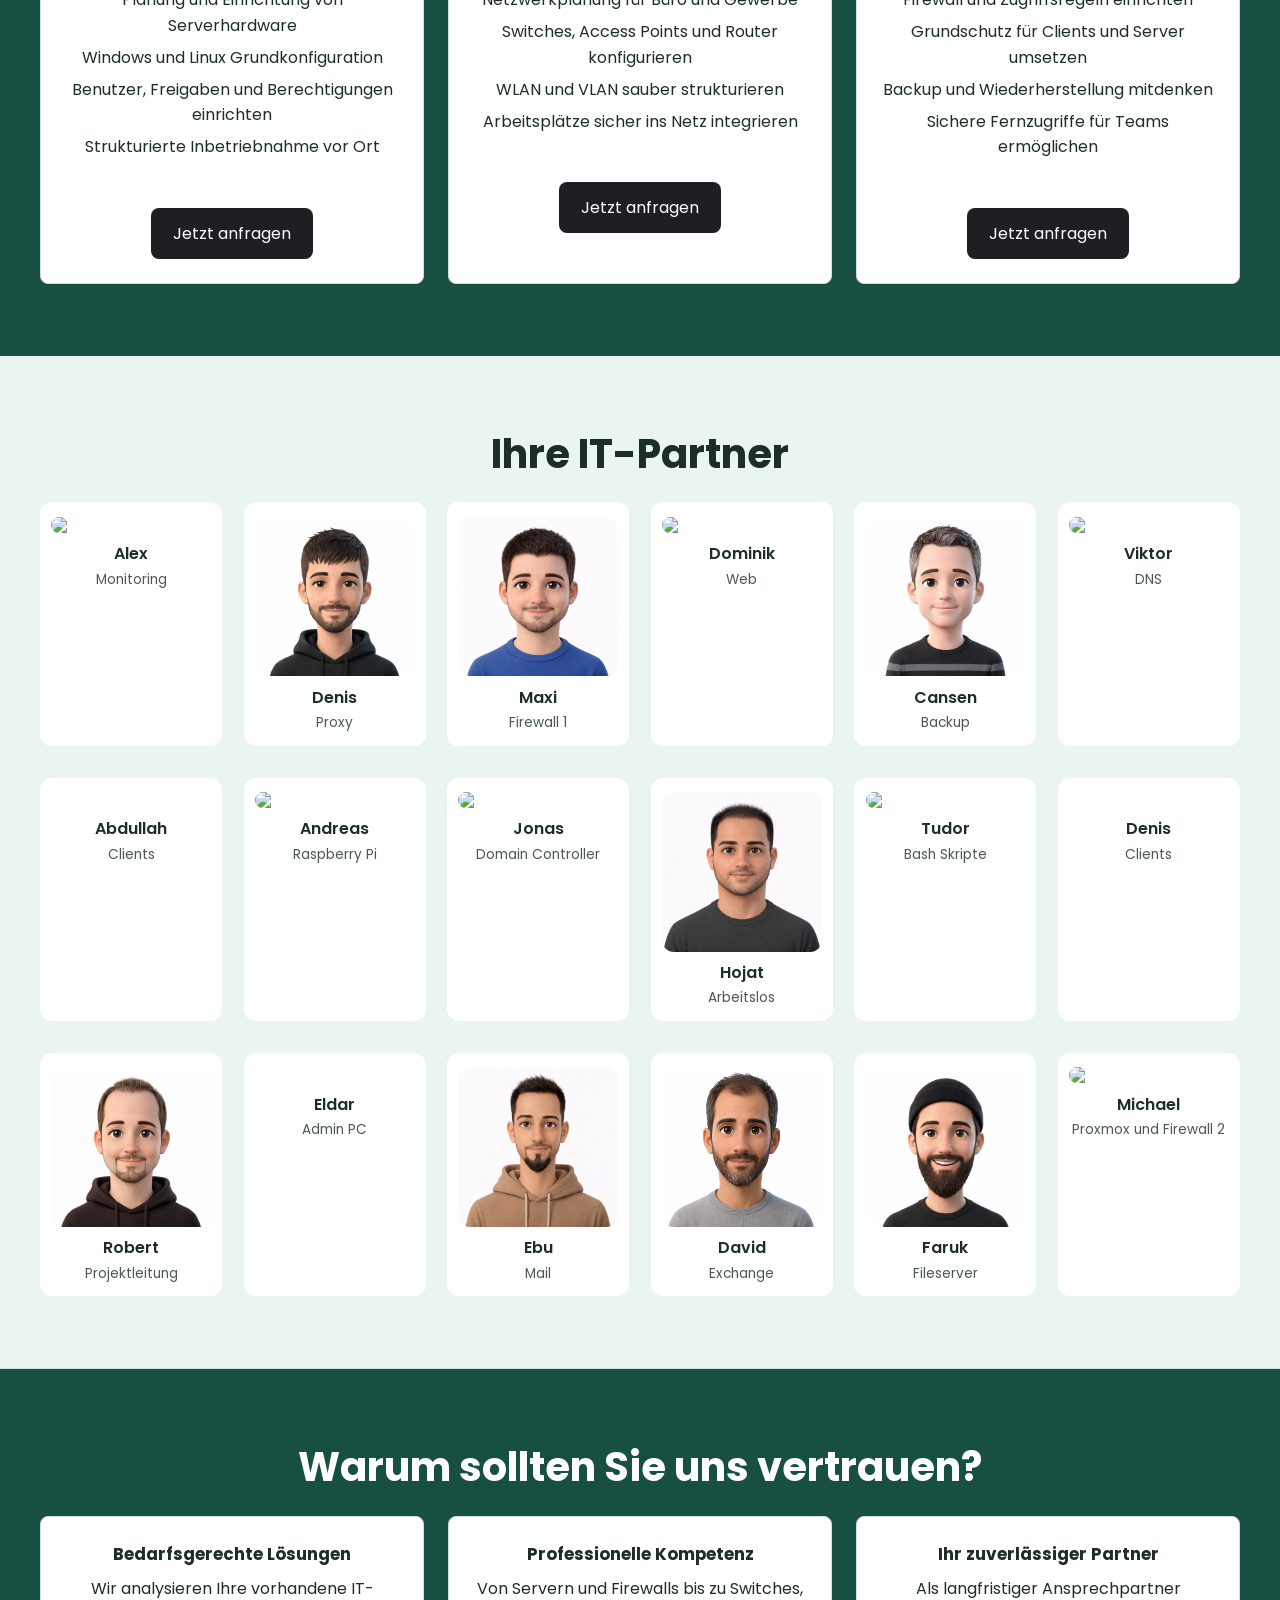
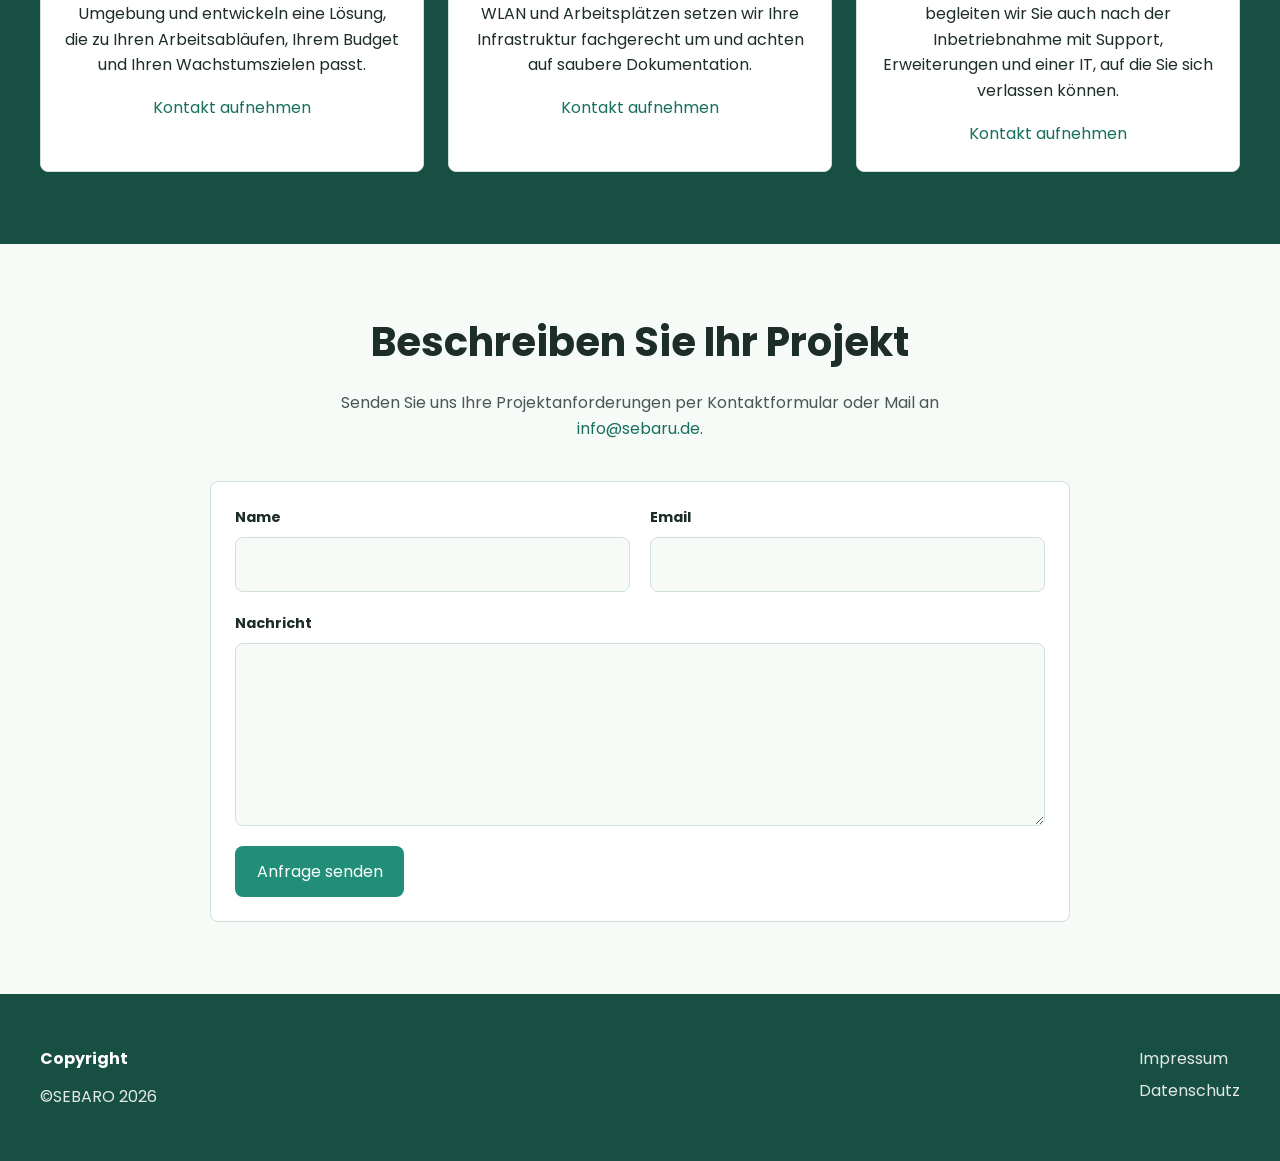
==== commit 6e3a2441: "css class name rework, javascript functionality simplified" ====
--- a/index.html
+++ b/index.html
@@ -1,325 +1,318 @@
 <!DOCTYPE html>
 <html lang="de">
-<head>
-    <meta charset="utf-8">
-    <meta name="viewport" content="width=device-width, initial-scale=1.0, shrink-to-fit=no">
-    <meta name="robots" content="noindex">
+  <head>
+    <meta charset="utf-8" />
+    <meta name="viewport" content="width=device-width, initial-scale=1.0, shrink-to-fit=no" />
+    <meta name="robots" content="noindex" />
     <title>Sebaro</title>
-    <link href="https://fonts.googleapis.com/css?family=Poppins:200,400,700" rel="stylesheet">
-    <link rel="stylesheet" href="style.css">
-    <link rel="icon" type="image/x-icon" href="./images/logo/favicon.png">
-</head>
-<body>
-
-    <section class="hero">
-        <div class="container">
-            <header class="menu-bar">
-                <a href="./" aria-label="Sebaro home">
-                    <img class="logo-img" src="./images//logo/logo.png" alt="Sebaro Logo">
-                </a>
-                <nav class="main-nav" aria-label="Main navigation">
-                    <a href="#values">Unser Versprechen</a>
-                    <a href="#services">Leistungen</a>
-                    <a href="#team">Unser Team</a>
-                    <a href="#contact">Kontakt</a>
-                </nav>
-                <div class="theme-switcher" id="theme-switcher">
-                    <span class="theme-label" id="theme-menu-label">Theme</span>
-                    <div class="theme-menu-wrap">
-                        <button id="theme-menu-button" class="theme-menu-button" type="button" aria-haspopup="true" aria-expanded="false" aria-labelledby="theme-menu-label theme-select-value">
-                            <span class="theme-select-value" id="theme-select-value">Light mode</span>
-                            <span class="theme-menu-caret" aria-hidden="true"></span>
+    <link href="https://fonts.googleapis.com/css?family=Poppins:200,400,700" rel="stylesheet" />
+    <link rel="stylesheet" href="style.css" />
+    <link rel="icon" type="image/x-icon" href="./images/logo/favicon.png" />
+  </head>
+  <body>
+    <section class="top-section">
+      <div class="top-container">
+        <header class="head-bar">
+          <a href="./">
+            <img class="logo-pic" src="./images//logo/logo.png" />
+          </a>
+          <nav class="menu-links">
+            <a href="#values">Unser Versprechen</a>
+            <a href="#services">Leistungen</a>
+            <a href="#team">Unser Team</a>
+            <a href="#contact">Kontakt</a>
+          </nav>
+                <div class="theme-part">
+                    <span class="theme-label">Theme</span>
+                    <div class="theme-container">
+                        <button id="theme-menu-button" class="theme-button" type="button">
+                            <span id="theme-select-value">Light mode</span>
+                            <span class="theme-arrow"></span>
                         </button>
-                        <div class="theme-menu" id="theme-menu" role="menu" aria-labelledby="theme-menu-label" hidden>
-                            <button class="theme-menu-item" type="button" role="menuitemradio" data-theme-option="light" aria-checked="true">Light mode</button>
-                            <button class="theme-menu-item" type="button" role="menuitemradio" data-theme-option="dark" aria-checked="false">Dark mode</button>
-                            <button class="theme-menu-item" type="button" role="menuitemradio" data-theme-option="sexy" aria-checked="false">Sexy mode</button>
-                        </div>
-                    </div>
-                </div>
-            </header>
-
-
-            <div class="hero-content">
-                <div class="hero-text">
-                    <h1>
-                        <span class="hero-line">Ihr Partner</span>
-                        <span class="hero-line">für zuverlässige</span>
-                        <span class="hero-line">IT-Infrastruktur</span>
-                    </h1>
-                    <p>Wir planen, liefern und betreuen individuelle, zuverlässige und sichere IT-Infrastruktur für kleine und mittlere Unternehmen, von der Hardwarebeschaffung bis zur vollständigen Netzwerk- und Arbeitsplatz-Einrichtung.</p>
-                    <a class="primary-button" href="#contact">Jetzt Projekt starten</a>
-                </div>
-                <div class="hero-image-wrap">
-                    <img class="hero-image" src="./images/hero-img/hero-img-light.png" alt="">
-                </div>
+              <div class="theme-box" id="theme-menu" hidden>
+                <button class="theme-item" type="button" data-theme-option="light">Light mode</button>
+                <button class="theme-item" type="button" data-theme-option="dark">Dark mode</button>
+                <button class="theme-item" type="button" data-theme-option="sexy">Sexy mode</button>
+              </div>
             </div>
-        </div>
-    </section>
-
+          </div>
+        </header>
+
+        <div class="hero-box">
+          <div class="hero-text">
+            <h1>
+              <span class="hero-line">Ihr Partner</span>
+              <span class="hero-line">für zuverlässige</span>
+              <span class="hero-line">IT-Infrastruktur</span>
+            </h1>
+            <p>
+              Wir planen, liefern und betreuen individuelle, zuverlässige und sichere IT-Infrastruktur für kleine und mittlere Unternehmen, von der
+              Hardwarebeschaffung bis zur vollständigen Netzwerk- und Arbeitsplatz-Einrichtung.
+            </p>
+            <a class="hero-button" href="#contact">Jetzt Projekt starten</a>
+          </div>
+          <div class="hero-pic-box">
+            <img class="hero-image" src="./images/hero-img/hero-img-light.png" />
+          </div>
+        </div>
+      </div>
+    </section>
 
     <section class="stats-section">
-        <div class="container">
-            <div class="stats-grid">
-                <div class="stat"><strong>0</strong> Kunden</div>
-                <div class="stat"><strong>1</strong> laufendes Projekt</div>
-                <div class="stat"><strong>3</strong> Partner</div>
-                <div class="stat"><strong>0.5</strong> erfolgreiche Jahre</div>
+      <div class="stats-container">
+        <div class="stats-list">
+          <div class="stat-item"><strong>0</strong> Kunden</div>
+          <div class="stat-item"><strong>1</strong> laufendes Projekt</div>
+          <div class="stat-item"><strong>3</strong> Partner</div>
+          <div class="stat-item"><strong>0.5</strong> erfolgreiche Jahre</div>
+        </div>
+      </div>
+    </section>
+
+    <section class="mission-section">
+      <div class="mission-container">
+        <div class="mission-pic-box">
+          <img class="mission-image" src="./images/mission-image/it-hero-light.png" />
+        </div>
+        <div class="mission-text">
+          <h2 class="big-title">Unsere Mission</h2>
+          <p>
+            Wir helfen Unternehmen dabei, eine zuverlässige und alltagstaugliche IT-Umgebung aufzubauen. Als IT-Systemhaus planen wir Hardware,
+            richten Netzwerke und Arbeitsplätze ein und sorgen dafür, dass neue Systeme sauber integriert, sicher konfiguriert und langfristig betreut
+            werden. Unser Ziel ist eine IT, die stabil läuft, mit Ihrem Unternehmen mitwächst und Ihre Teams im Tagesgeschäft spürbar entlastet.
+          </p>
+        </div>
+      </div>
+    </section>
+
+    <section class="service-title-section" id="services">
+      <div class="service-title-container">
+        <h2 class="big-title">Ihre <span class="title-color">individuelle IT-Infrastruktur</span> in professionellen Händen.</h2>
+      </div>
+    </section>
+
+    <section class="service-section">
+      <div class="service-container">
+        <div class="service-list">
+          <article class="service-card">
+            <div class="service-text">
+              <p><span class="service-name">Server</span></p>
+              <ul>
+                <li>Planung und Einrichtung von Serverhardware</li>
+                <li>Windows und Linux Grundkonfiguration</li>
+                <li>Benutzer, Freigaben und Berechtigungen einrichten</li>
+                <li>Strukturierte Inbetriebnahme vor Ort</li>
+              </ul>
             </div>
-        </div>
-    </section>
-
-
-    <section class="mission-section">
-        <div class="container mission-grid">
-            <div class="mission-image-wrap">
-                <img class="mission-image" src="./images/mission-image/it-hero-light.png" alt="Platzhalter für Mission Bild">
+            <footer class="service-bottom">
+              <a class="card-button" href="#contact">Jetzt anfragen</a>
+            </footer>
+          </article>
+          <article class="service-card">
+            <div class="service-text">
+              <p><span class="service-name">Netzwerke</span></p>
+              <ul>
+                <li>Netzwerkplanung für Büro und Gewerbe</li>
+                <li>Switches, Access Points und Router konfigurieren</li>
+                <li>WLAN und VLAN sauber strukturieren</li>
+                <li>Arbeitsplätze sicher ins Netz integrieren</li>
+              </ul>
             </div>
-            <div class="mission-text">
-                <h2 class="section-title">Unsere Mission</h2>
-                <p>Wir helfen Unternehmen dabei, eine zuverlässige und alltagstaugliche IT-Umgebung aufzubauen. Als IT-Systemhaus planen wir Hardware, richten Netzwerke und Arbeitsplätze ein und sorgen dafür, dass neue Systeme sauber integriert, sicher konfiguriert und langfristig betreut werden. Unser Ziel ist eine IT, die stabil läuft, mit Ihrem Unternehmen mitwächst und Ihre Teams im Tagesgeschäft spürbar entlastet.</p>
+            <footer class="service-bottom">
+              <a class="card-button" href="#contact">Jetzt anfragen</a>
+            </footer>
+          </article>
+          <article class="service-card">
+            <div class="service-text">
+              <p><span class="service-name">Sicherheit</span></p>
+              <ul>
+                <li>Firewall und Zugriffsregeln einrichten</li>
+                <li>Grundschutz für Clients und Server umsetzen</li>
+                <li>Backup und Wiederherstellung mitdenken</li>
+                <li>Sichere Fernzugriffe für Teams ermöglichen</li>
+              </ul>
             </div>
-        </div>
-    </section>
-
-
-    <section class="services-section-healine" id="services">
-        <div class="container">
-            <div class="content-narrow">
-                <h2 class="section-title">
-                    Ihre <span class="section-title-accent">individuelle IT-Infrastruktur</span> in professionellen Händen.
-                </h2>
-            </div>
-        </div>
-    </section>
-
-
-    <section class="services-section">
-        <div class="container">
-            <div class="services-grid">
-                <article class="service-box">
-                    <div>
-                        <p><span class="service-name">Server</span></p>
-                        <ul>
-                            <li>Planung und Einrichtung von Serverhardware</li>
-                            <li>Windows und Linux Grundkonfiguration</li>
-                            <li>Benutzer, Freigaben und Berechtigungen einrichten</li>
-                            <li>Strukturierte Inbetriebnahme vor Ort</li>
-                        </ul>
-                    </div>
-                    <footer>
-                        <a class="card-button" type="button" href="#contact">Jetzt anfragen</a>
-                    </footer>
-                </article>
-                <article class="service-box">
-                    <div>
-                        <p><span class="service-name">Netzwerke</span></p>
-                        <ul>
-                            <li>Netzwerkplanung für Büro und Gewerbe</li>
-                            <li>Switches, Access Points und Router konfigurieren</li>
-                            <li>WLAN und VLAN sauber strukturieren</li>
-                            <li>Arbeitsplätze sicher ins Netz integrieren</li>
-                        </ul>
-                    </div>
-                    <footer>
-                        <a class="card-button" type="button" href="#contact">Jetzt anfragen</a>
-                    </footer>
-                </article>
-                <article class="service-box">
-                    <div>
-                        <p><span class="service-name">Sicherheit</span></p>
-                        <ul>
-                            <li>Firewall und Zugriffsregeln einrichten</li>
-                            <li>Grundschutz für Clients und Server umsetzen</li>
-                            <li>Backup und Wiederherstellung mitdenken</li>
-                            <li>Sichere Fernzugriffe für Teams ermöglichen</li>
-                        </ul>
-                    </div>
-                    <footer>
-                        <a class="card-button" type="button" href="#contact">Jetzt anfragen</a>
-                    </footer>
-                </article>
-            </div>
-        </div>
-    </section>
-
+            <footer class="service-bottom">
+              <a class="card-button" href="#contact">Jetzt anfragen</a>
+            </footer>
+          </article>
+        </div>
+      </div>
+    </section>
 
     <section class="team-section" id="team">
-        <div class="container">
-            <h2 class="section-title">Ihre IT-Partner</h2>
-            <div class="team-grid">
-                <article class="team-card">
-                    <img class="team-photo" src="./images/avatare/avatar-alex.png"> <!-- Alex -->
-                    <span class="name">Alex</span>
-                    <span class="title">Monitoring</span>
-                </article>
-                <article class="team-card">
-                    <img class="team-photo" src="./images/avatare/avatar-denis-3.png">  <!-- Denis Reihe 3 -->
-                    <span class="name">Denis</span>
-                    <span class="title">Proxy</span>
-                </article>
-                <article class="team-card">
-                    <img class="team-photo" src="./images/avatare/avatar-maxi.png"> <!-- Maxi -->
-                    <span class="name">Maxi</span>
-                    <span class="title">Firewall 1</span>
-                </article>
-                <article class="team-card">
-                    <img class="team-photo" src="./images/avatare/avatar-dominik.png"> <!-- Dominik -->
-                    <span class="name">Dominik</span>
-                    <span class="title">Web</span>
-                </article>
-                <article class="team-card">
-                    <img class="team-photo" src="./images/avatare/avatar-cansen.png"> <!-- Cansen -->
-                    <span class="name">Cansen</span>
-                    <span class="title">Backup</span>
-                </article>
-                <article class="team-card">
-                    <img class="team-photo" src="./images/avatare/avatar-viktor.png"> <!-- Viktor -->
-                    <span class="name">Viktor</span>
-                    <span class="title">DNS</span>
-                </article>
-                
-                <article class="team-card">
-                    <img style="visibility: hidden;" class="team-photo" src="./images/avatare/avatar-abdullah.png"> <!-- Abdullah -->
-                    <span class="name">Abdullah</span>
-                    <span class="title">Clients</span>
-                </article>
-                <article class="team-card">
-                    <img class="team-photo" src="./images/avatare/avatar-andreas.png"> <!-- Andreas -->
-                    <span class="name">Andreas</span>
-                    <span class="title">Raspberry Pi</span>
-                </article>
-                <article class="team-card">
-                    <img class="team-photo" src="./images/avatare/avatar-jonas.png"> <!-- Jonas -->
-                    <span class="name">Jonas</span>
-                    <span class="title">Domain Controller</span>
-                </article>
-                <article class="team-card">
-                    <img class="team-photo" src="./images/avatare/avatar-hojat.png"> <!-- Hojat -->
-                    <span class="name">Hojat</span>
-                    <span class="title">Arbeitslos</span>
-                </article>
-                <article class="team-card">
-                    <img class="team-photo" src="./images/avatare/avatar-tudor.png"> <!-- Tudor -->
-                    <span class="name">Tudor</span>
-                    <span class="title">Bash Skripte</span>
-                </article>
-                <article class="team-card">
-                    <img style="visibility: hidden;" class="team-photo" src="./images/avatare/avatar-denis-2.png"> <!-- Denis Reihe 2 -->
-                    <span class="name">Denis</span>
-                    <span class="title">Clients</span>
-                </article>
-
-                <article class="team-card">
-                    <img class="team-photo" src="./images/avatare/avatar-robert.png"> <!-- Robert -->
-                    <span class="name">Robert</span>
-                    <span class="title">Projektleitung</span>
-                </article>
-                <article class="team-card">
-                    <img style="visibility: hidden;" class="team-photo" src="./images/avatare/avatar-eldar.png"> <!-- Eldar -->
-                    <span class="name">Eldar</span>
-                    <span class="title">Admin PC</span>
-                </article>
-                <article class="team-card">
-                    <img class="team-photo" src="./images/avatare/avatar-ebu.png"> <!-- Ebu -->
-                    <span class="name">Ebu</span>
-                    <span class="title">Mail</span>
-                </article>
-                <article class="team-card">
-                    <img class="team-photo" src="./images/avatare/avatar-daniel.png"> <!-- Daniel -->
-                    <span class="name">David</span>
-                    <span class="title">Exchange</span>
-                </article>
-                <article class="team-card">
-                    <img class="team-photo" src="./images/avatare/avatar-faruk.png"> <!-- Faruk -->
-                    <span class="name">Faruk</span>
-                    <span class="title">Fileserver</span>
-                </article>
-                <article class="team-card">
-                    <img class="team-photo" src="./images/avatare/avatar-michael.png"> <!-- Michael -->
-                    <span class="name">Michael</span>
-                    <span class="title">Proxmox und Firewall 2</span>
-                </article>
-                
-                
-                
-            </div>
-        </div>
-    </section>
-
-
-    <section class="values-section" id="values">
-        <div class="container">
-            <h2 class="section-title">Warum sollten Sie uns vertrauen?</h2>
-            <div class="service-grid">
-                <article class="promise-card">
-                    <img src="./images/logo.png" alt="">
-                    <h3>Bedarfsgerechte Lösungen</h3>
-                    <p>Wir analysieren Ihre vorhandene IT-Umgebung und entwickeln eine Lösung, die zu Ihren Arbeitsabläufen,
-                        Ihrem Budget und Ihren Wachstumszielen passt.</p>
-                    <a href="#contact">Kontakt aufnehmen</a>
-                </article>
-                <article class="promise-card">
-                    <img src="./images/logo.png" alt="">
-                    <h3>Professionelle Kompetenz</h3>
-                    <p>Von Servern und Firewalls bis zu Switches, WLAN und Arbeitsplätzen setzen wir Ihre Infrastruktur
-                        fachgerecht um und achten auf saubere Dokumentation.</p>
-                    <a href="#contact">Kontakt aufnehmen</a>
-                </article>
-                <article class="promise-card">
-                    <img src="./images/logo.png" alt="">
-                    <h3>Ihr zuverlässiger Partner</h3>
-                    <p>Als langfristiger Ansprechpartner begleiten wir Sie auch nach der Inbetriebnahme mit Support,
-                        Erweiterungen und einer IT, auf die Sie sich verlassen können.</p>
-                    <a href="#contact">Kontakt aufnehmen</a>
-                </article>
-            </div>
-        </div>
-    </section>
-
+      <div class="team-container">
+        <h2 class="big-title">Ihre IT-Partner</h2>
+        <div class="team-list">
+          <article class="team-card">
+            <img class="team-pic" src="./images/avatare/avatar-alex.png" />
+            <span class="team-name">Alex</span>
+            <span class="team-job">Monitoring</span>
+          </article>
+          <article class="team-card">
+            <img class="team-pic" src="./images/avatare/avatar-denis-3.png" />
+            <span class="team-name">Denis</span>
+            <span class="team-job">Proxy</span>
+          </article>
+          <article class="team-card">
+            <img class="team-pic" src="./images/avatare/avatar-maxi.png" />
+            <span class="team-name">Maxi</span>
+            <span class="team-job">Firewall 1</span>
+          </article>
+          <article class="team-card">
+            <img class="team-pic" src="./images/avatare/avatar-dominik.png" />
+            <span class="team-name">Dominik</span>
+            <span class="team-job">Web</span>
+          </article>
+          <article class="team-card">
+            <img class="team-pic" src="./images/avatare/avatar-cansen.png" />
+            <span class="team-name">Cansen</span>
+            <span class="team-job">Backup</span>
+          </article>
+          <article class="team-card">
+            <img class="team-pic" src="./images/avatare/avatar-viktor.png" />
+            <span class="team-name">Viktor</span>
+            <span class="team-job">DNS</span>
+          </article>
+
+          <article class="team-card">
+            <img class="team-pic pic-hide" src="./images/avatare/avatar-abdullah.png" />
+            <span class="team-name">Abdullah</span>
+            <span class="team-job">Clients</span>
+          </article>
+          <article class="team-card">
+            <img class="team-pic" src="./images/avatare/avatar-andreas.png" />
+            <span class="team-name">Andreas</span>
+            <span class="team-job">Raspberry Pi</span>
+          </article>
+          <article class="team-card">
+            <img class="team-pic" src="./images/avatare/avatar-jonas.png" />
+            <span class="team-name">Jonas</span>
+            <span class="team-job">Domain Controller</span>
+          </article>
+          <article class="team-card">
+            <img class="team-pic" src="./images/avatare/avatar-hojat.png" />
+            <span class="team-name">Hojat</span>
+            <span class="team-job">Arbeitslos</span>
+          </article>
+          <article class="team-card">
+            <img class="team-pic" src="./images/avatare/avatar-tudor.png" />
+            <span class="team-name">Tudor</span>
+            <span class="team-job">Bash Skripte</span>
+          </article>
+          <article class="team-card">
+            <img class="team-pic pic-hide" src="./images/avatare/avatar-denis-2.png" />
+            <span class="team-name">Denis</span>
+            <span class="team-job">Clients</span>
+          </article>
+
+          <article class="team-card">
+            <img class="team-pic" src="./images/avatare/avatar-robert.png" />
+            <span class="team-name">Robert</span>
+            <span class="team-job">Projektleitung</span>
+          </article>
+          <article class="team-card">
+            <img class="team-pic pic-hide" src="./images/avatare/avatar-eldar.png" />
+            <span class="team-name">Eldar</span>
+            <span class="team-job">Admin PC</span>
+          </article>
+          <article class="team-card">
+            <img class="team-pic" src="./images/avatare/avatar-ebu.png" />
+            <span class="team-name">Ebu</span>
+            <span class="team-job">Mail</span>
+          </article>
+          <article class="team-card">
+            <img class="team-pic" src="./images/avatare/avatar-daniel.png" />
+            <span class="team-name">David</span>
+            <span class="team-job">Exchange</span>
+          </article>
+          <article class="team-card">
+            <img class="team-pic" src="./images/avatare/avatar-faruk.png" />
+            <span class="team-name">Faruk</span>
+            <span class="team-job">Fileserver</span>
+          </article>
+          <article class="team-card">
+            <img class="team-pic" src="./images/avatare/avatar-michael.png" />
+            <span class="team-name">Michael</span>
+            <span class="team-job">Proxmox und Firewall 2</span>
+          </article>
+        </div>
+      </div>
+    </section>
+
+    <section class="why-section" id="values">
+      <div class="why-container">
+        <h2 class="big-title">Warum sollten Sie uns vertrauen?</h2>
+        <div class="why-list">
+          <article class="why-card">
+            <h3>Bedarfsgerechte Lösungen</h3>
+            <p>
+              Wir analysieren Ihre vorhandene IT-Umgebung und entwickeln eine Lösung, die zu Ihren Arbeitsabläufen, Ihrem Budget und Ihren
+              Wachstumszielen passt.
+            </p>
+            <a href="#contact">Kontakt aufnehmen</a>
+          </article>
+          <article class="why-card">
+            <h3>Professionelle Kompetenz</h3>
+            <p>
+              Von Servern und Firewalls bis zu Switches, WLAN und Arbeitsplätzen setzen wir Ihre Infrastruktur fachgerecht um und achten auf saubere
+              Dokumentation.
+            </p>
+            <a href="#contact">Kontakt aufnehmen</a>
+          </article>
+          <article class="why-card">
+            <h3>Ihr zuverlässiger Partner</h3>
+            <p>
+              Als langfristiger Ansprechpartner begleiten wir Sie auch nach der Inbetriebnahme mit Support, Erweiterungen und einer IT, auf die Sie
+              sich verlassen können.
+            </p>
+            <a href="#contact">Kontakt aufnehmen</a>
+          </article>
+        </div>
+      </div>
+    </section>
 
     <section class="contact-section" id="contact">
-        <div class="container">
-            <div class="content-narrow">
-                <h2 class="section-title">Beschreiben Sie Ihr Projekt</h2>
-                <p class="contact-text">Senden Sie uns Ihre Projektanforderungen per Kontaktformular oder Mail an <a href="mailto:info@sebaru.de">info@sebaru.de</a>.</p>
-                <form class="contact-form" action="mailto:info@sebaru.de" method="post" enctype="text/plain">
-                    <label class="contact-field">
-                        <span>Name</span>
-                        <input type="text" name="Name" autocomplete="name" required>
-                    </label>
-                    <label class="contact-field">
-                        <span>Email</span>
-                        <input type="email" name="Email" autocomplete="email" required>
-                    </label>
-                    <label class="contact-field field-full">
-                        <span>Nachricht</span>
-                        <textarea name="Message" rows="6" required></textarea>
-                    </label>
-                    <button class="contact-submit" type="submit">Anfrage senden</button>
-                </form>
-            </div>
-        </div>
-    </section>
-
-
-    <footer class="site-footer">
-        <div class="container footer-grid">
-            <div class="footer-column">
-                <h4>Copyright</h4>
-                <ul class="footer-nav">
-                    <li><a href="#">©SEBARO 2026</a></li>
-                </ul>
-            </div>
-            <div class="footer-column">
-                <ul class="footer-nav">
-                    <li><a href="/public/legal-sites/impressum.html">Impressum</a></li>
-                    <li><a href="/public/legal-sites/datenschutz.html">Datenschutz</a></li>
-                </ul>
-            </div>
-        </div>
+      <div class="contact-container">
+        <h2 class="big-title">Beschreiben Sie Ihr Projekt</h2>
+        <p class="contact-text">
+          Senden Sie uns Ihre Projektanforderungen per Kontaktformular oder Mail an <a href="mailto:info@sebaru.de">info@sebaru.de</a>.
+        </p>
+        <form class="contact-form" action="mailto:info@sebaru.de" method="post" enctype="text/plain">
+          <label class="input-part">
+            <span>Name</span>
+            <input type="text" name="Name" required />
+          </label>
+          <label class="input-part">
+            <span>Email</span>
+            <input type="email" name="Email" required />
+          </label>
+          <label class="input-part big-field">
+            <span>Nachricht</span>
+            <textarea name="Message" rows="6" required></textarea>
+          </label>
+          <button class="send-button" type="submit">Anfrage senden</button>
+        </form>
+      </div>
+    </section>
+
+    <footer class="footer-section">
+      <div class="footer-container">
+        <div class="footer-col">
+          <h4>Copyright</h4>
+          <ul class="footer-links">
+            <li><a href="#">©SEBARO 2026</a></li>
+          </ul>
+        </div>
+        <div class="footer-col">
+          <ul class="footer-links">
+            <li><a href="/public/legal-sites/impressum.html">Impressum</a></li>
+            <li><a href="/public/legal-sites/datenschutz.html">Datenschutz</a></li>
+          </ul>
+        </div>
+      </div>
     </footer>
 
     <script src="scripts.js"></script>
-</body>
+  </body>
 </html>
--- a/style.css
+++ b/style.css
@@ -1,85 +1,70 @@
-/* ===== Theme Colors ===== */
 :root[data-theme='light'] {
     --page-bg: #f7fbf8;
     --text-color: #1d2d28;
-    --muted-text: rgba(29, 45, 40, 0.8);
-    --section-muted-bg: #eaf5f0;
-    --section-alt-bg: #f1f8f4;
-    --surface-bg: #ffffff;
-    --surface-border: #cfe0d8;
-    --hero-bg: #174f43;
-    --hero-text: #ffffff;
-    --hero-accent: #a2efd5;
+    --text-soft: rgba(29, 45, 40, 0.8);
+    --light-area: #eaf5f0;
+    --box-bg: #ffffff;
+    --box-border: #cfe0d8;
+    --dark-bg: #174f43;
+    --dark-text: #ffffff;
+    --dark-accent: #a2efd5;
     --link-color: #176f5c;
     --link-hover: #115646;
-    --primary-button-bg: #218f78;
-    --primary-button-hover: #1a7663;
-    --primary-button-text: #ffffff;
-    --price-button-bg: #1f1f23;
-    --price-button-hover: #111317;
-    --price-button-text: #ffffff;
-    --divider-color: #cfe0d8;
-    --select-bg: rgba(255, 255, 255, 0.14);
-    --select-border: rgba(255, 255, 255, 0.4);
-    --select-text: #ffffff;
-}
-
-/* ===== Dark Theme ===== */
+    --green-btn: #218f78;
+    --green-btn-hover: #1a7663;
+    --dark-btn: #1f1f23;
+    --dark-btn-hover: #111317;
+    --line-color: #cfe0d8;
+    --theme-bg: rgba(255, 255, 255, 0.14);
+    --theme-border: rgba(255, 255, 255, 0.4);
+    --theme-text: #ffffff;
+}
+
 :root[data-theme='dark'] {
     --page-bg: #11151d;
     --text-color: #e5edf6;
-    --muted-text: rgba(229, 237, 246, 0.82);
-    --section-muted-bg: #161c26;
-    --section-alt-bg: #1a2230;
-    --surface-bg: #1a2230;
-    --surface-border: #314053;
-    --hero-bg: #060912;
-    --hero-text: #f7fbff;
-    --hero-accent: #58e6c1;
+    --text-soft: rgba(229, 237, 246, 0.82);
+    --light-area: #161c26;
+    --box-bg: #1a2230;
+    --box-border: #314053;
+    --dark-bg: #060912;
+    --dark-text: #f7fbff;
+    --dark-accent: #58e6c1;
     --link-color: #58e6c1;
     --link-hover: #7ef0d2;
-    --primary-button-bg: #3bc7a4;
-    --primary-button-hover: #2faf8f;
-    --primary-button-text: #08110f;
-    --price-button-bg: #58e6c1;
-    --price-button-hover: #73edd0;
-    --price-button-text: #0d1624;
-    --divider-color: #2c384a;
-    --select-bg: rgba(17, 21, 29, 0.75);
-    --select-border: rgba(229, 237, 246, 0.2);
-    --select-text: #f7fbff;
-}
-
-/* ===== Sexy Theme ===== */
+    --green-btn: #3bc7a4;
+    --green-btn-hover: #2faf8f;
+    --dark-btn: #58e6c1;
+    --dark-btn-hover: #73edd0;
+    --line-color: #2c384a;
+    --theme-bg: rgba(17, 21, 29, 0.75);
+    --theme-border: rgba(229, 237, 246, 0.2);
+    --theme-text: #f7fbff;
+}
+
 :root[data-theme='sexy'] {
     --page-bg: #fff4fb;
     --text-color: #4d1f3f;
-    --muted-text: rgba(77, 31, 63, 0.8);
-    --section-muted-bg: #ffe4f2;
-    --section-alt-bg: #ffd5ea;
-    --surface-bg: #fff8fc;
-    --surface-border: #f0bfd8;
-    --hero-bg: #7b0f4c;
-    --hero-text: #fff6fb;
-    --hero-accent: #ffd1ec;
+    --text-soft: rgba(77, 31, 63, 0.8);
+    --light-area: #ffe4f2;
+    --box-bg: #fff8fc;
+    --box-border: #f0bfd8;
+    --dark-bg: #7b0f4c;
+    --dark-text: #fff6fb;
+    --dark-accent: #ffd1ec;
     --link-color: #c21872;
     --link-hover: #a0145d;
-    --primary-button-bg: #ff5ea8;
-    --primary-button-hover: #f04797;
-    --primary-button-text: #fff7fb;
-    --price-button-bg: #c21872;
-    --price-button-hover: #a91460;
-    --price-button-text: #fff7fb;
-    --divider-color: #f1bfd8;
-    --select-bg: rgba(255, 255, 255, 0.2);
-    --select-border: rgba(255, 246, 251, 0.55);
-    --select-text: #fff6fb;
-}
-
-/* ===== Base Styles ===== */
-*,
-*::before,
-*::after {
+    --green-btn: #ff5ea8;
+    --green-btn-hover: #f04797;
+    --dark-btn: #c21872;
+    --dark-btn-hover: #a91460;
+    --line-color: #f1bfd8;
+    --theme-bg: rgba(255, 255, 255, 0.2);
+    --theme-border: rgba(255, 246, 251, 0.55);
+    --theme-text: #fff6fb;
+}
+
+* {
     box-sizing: border-box;
 }
 
@@ -111,33 +96,31 @@
     font: inherit;
 }
 
-.container {
-    width: min(1200px, calc(100% - 2.5rem));
-    margin: 0 auto;
-}
-
-/* ===== Shared Sektionen ===== */
+.top-section,
+.service-title-section,
+.service-section,
+.footer-section {
+    background: var(--dark-bg);
+    color: var(--dark-text);
+}
+
 .stats-section,
-.values-section,
 .team-section,
 .contact-section {
     text-align: center;
 }
 
-.hero,
-.services-section-healine,
-.services-section,
-.site-footer {
-    background: var(--hero-bg);
-    color: var(--hero-text);
-}
-
-/* ===== Header ===== */
-.hero {
-    padding: 0 0 7rem;
-}
-
-.menu-bar {
+.top-section {
+    padding-bottom: 7rem;
+}
+
+.top-container {
+    width: 1200px;
+    max-width: calc(100% - 2.5rem);
+    margin: 0 auto;
+}
+
+.head-bar {
     display: grid;
     grid-template-columns: auto 1fr auto;
     gap: 1.25rem;
@@ -145,28 +128,28 @@
     padding: 1.75rem 0 1.15rem;
 }
 
-.logo-img {
+.logo-pic {
     height: 48px;
 }
 
-.main-nav {
+.menu-links {
     display: flex;
     justify-content: center;
     flex-wrap: wrap;
     gap: 0.5rem;
 }
 
-.main-nav a {
+.menu-links a {
     padding: 0.45rem 0.9rem;
-    color: var(--hero-text);
-}
-
-.main-nav a:hover,
-.main-nav a:focus {
-    color: var(--hero-text);
-}
-
-.theme-switcher {
+    color: var(--dark-text);
+}
+
+.menu-links a:hover,
+.menu-links a:focus {
+    color: var(--dark-text);
+}
+
+.theme-part {
     display: inline-flex;
     align-items: center;
     gap: 0.5rem;
@@ -174,52 +157,50 @@
 }
 
 .theme-label {
-    color: var(--hero-text);
+    color: var(--dark-text);
     font-size: 0.75rem;
     font-weight: 700;
     text-transform: uppercase;
 }
 
-.theme-menu-wrap {
+.theme-container {
     position: relative;
 }
 
-.theme-menu-button {
+.theme-button {
     display: inline-flex;
     align-items: center;
     gap: 0.6rem;
     padding: 0.45rem 0.85rem;
-    border: 1px solid var(--select-border);
-    border-radius: 0.5rem;
-    background: var(--select-bg);
-    color: var(--select-text);
+    border: 1px solid var(--theme-border);
+    border-radius: 0.5rem;
+    background: var(--theme-bg);
+    color: var(--theme-text);
     cursor: pointer;
 }
 
-.theme-menu-caret {
-    width: 0.55rem;
-    height: 0.55rem;
+.theme-arrow {
+    width: 9px;
+    height: 9px;
     border-right: 2px solid currentColor;
     border-bottom: 2px solid currentColor;
-    transform: rotate(45deg) translateY(-1px);
-}
-
-.theme-switcher.is-open .theme-menu-caret {
-    transform: rotate(-135deg) translateY(-1px);
-}
-
-.theme-menu {
+    transform: rotate(45deg);
+    margin-top: -3px;
+}
+
+.theme-box {
     position: absolute;
     top: calc(100% + 0.35rem);
     left: 0;
     min-width: 100%;
     padding: 0.35rem;
-    border: 1px solid var(--select-border);
-    border-radius: 0.5rem;
-    background: var(--surface-bg);
-}
-
-.theme-menu-item {
+    border: 1px solid var(--theme-border);
+    border-radius: 0.5rem;
+    background: var(--box-bg);
+}
+
+.theme-item {
+    display: block;
     width: 100%;
     padding: 0.6rem 0.75rem;
     border: 0;
@@ -230,34 +211,21 @@
     cursor: pointer;
 }
 
-.theme-menu-item + .theme-menu-item,
-.service-box li + li,
-.footer-nav li + li {
+.theme-item + .theme-item {
     margin-top: 0.4rem;
 }
 
-.theme-menu-item:hover,
-.theme-menu-item.is-active {
-    background: var(--primary-button-bg);
-    color: var(--primary-button-text);
-}
-
-/* ===== Hero ===== */
-.hero-content,
-.stats-grid,
-.service-grid,
-.services-grid,
-.team-grid,
-.contact-form,
-.footer-grid {
-    display: grid;
-    gap: 1.5rem;
-}
-
-.hero-content {
-    grid-template-columns: minmax(0, 7fr) minmax(280px, 5fr);
+.theme-item:hover,
+.theme-item.is-active {
+    background: var(--green-btn);
+    color: var(--dark-text);
+}
+
+.hero-box {
+    display: grid;
+    grid-template-columns: 7fr 5fr;
+    gap: 2.25rem;
     align-items: center;
-    gap: 2.25rem;
     padding-top: 4rem;
 }
 
@@ -269,17 +237,7 @@
 
 .hero-line {
     display: block;
-    color: var(--hero-accent);
-}
-
-.section-title-accent {
-    color: var(--hero-accent);
-}
-
-.hero-text p,
-.contact-text,
-.team-card .title {
-    color: var(--muted-text);
+    color: var(--dark-accent);
 }
 
 .hero-text p {
@@ -289,49 +247,18 @@
     font-size: 1rem;
 }
 
-.primary-button,
-.card-button,
-.contact-submit {
-    display: inline-flex;
-    align-items: center;
-    justify-content: center;
+.hero-button {
+    display: inline-block;
     padding: 0.8rem 1.35rem;
-    border-radius: 0.5rem;
-    cursor: pointer;
-}
-
-.primary-button {
-    border: 1px solid var(--select-border);
+    border: 1px solid var(--theme-border);
+    border-radius: 0.5rem;
     background: transparent;
-    color: var(--hero-text);
-}
-
-.card-button {
-    border: 0;
-    background: var(--price-button-bg);
-    color: var(--price-button-text);
-}
-
-.contact-submit {
-    justify-self: start;
-    border: 0;
-    background: var(--primary-button-bg);
-    color: var(--primary-button-text);
-}
-
-.primary-button:hover {
+    color: var(--dark-text);
+}
+
+.hero-button:hover {
     background: rgba(255, 255, 255, 0.12);
-    color: var(--hero-text);
-}
-
-.card-button:hover {
-    background: var(--price-button-hover);
-    color: var(--price-button-text);
-}
-
-.contact-submit:hover {
-    background: var(--primary-button-hover);
-    color: var(--primary-button-text);
+    color: var(--dark-text);
 }
 
 .hero-image {
@@ -341,18 +268,25 @@
     margin-top: 1rem;
 }
 
-/* ===== Stats ===== */
 .stats-section {
     padding: 2.5rem 0;
-    background: var(--section-muted-bg);
-}
-
-.stats-grid {
-    grid-template-columns: repeat(4, minmax(0, 1fr));
+    background: var(--light-area);
+}
+
+.stats-container {
+    width: 1200px;
+    max-width: calc(100% - 2.5rem);
+    margin: 0 auto;
+}
+
+.stats-list {
+    display: grid;
+    grid-template-columns: repeat(4, 1fr);
+    gap: 1.5rem;
     align-items: center;
 }
 
-.stat {
+.stat-item {
     display: flex;
     align-items: center;
     justify-content: center;
@@ -360,99 +294,147 @@
     font-size: 1.05rem;
 }
 
-.stat strong,
+.stat-item strong {
+    font-size: 2rem;
+    font-weight: 700;
+}
+
+.mission-section {
+    padding: 3.5rem 0 4.5rem;
+}
+
+.mission-container {
+    width: 1200px;
+    max-width: calc(100% - 2.5rem);
+    margin: 0 auto;
+    display: grid;
+    grid-template-columns: 1fr 1.1fr;
+    gap: 2.5rem;
+    align-items: center;
+}
+
+.mission-pic-box {
+    padding: 1.5rem;
+    border: 1px solid var(--box-border);
+    border-radius: 0.75rem;
+    background: var(--box-bg);
+}
+
+.mission-image {
+    width: 100%;
+    max-width: 320px;
+    margin: 0 auto;
+    aspect-ratio: 1 / 1;
+    object-fit: contain;
+}
+
+.mission-text {
+    text-align: left;
+}
+
+.big-title {
+    margin: 0 0 1.4rem;
+    font-size: 2.5rem;
+    line-height: 1.3;
+}
+
+.mission-text p {
+    margin: 0;
+    color: var(--text-soft);
+    line-height: 1.75;
+}
+
+.service-title-section {
+    padding: 4.5rem 0 1.9rem;
+    text-align: center;
+}
+
+.service-title-container {
+    width: 860px;
+    max-width: calc(100% - 2.5rem);
+    margin: 0 auto;
+}
+
+.title-color {
+    color: var(--dark-accent);
+}
+
+.service-section {
+    padding: 0 0 4.5rem;
+}
+
+.service-container {
+    width: 1200px;
+    max-width: calc(100% - 2.5rem);
+    margin: 0 auto;
+}
+
+.service-list {
+    display: grid;
+    grid-template-columns: repeat(3, 1fr);
+    gap: 1.5rem;
+}
+
+.service-card {
+    background: var(--box-bg);
+    border: 1px solid var(--box-border);
+    border-radius: 0.5rem;
+    color: var(--text-color);
+    text-align: center;
+}
+
+.service-text,
+.service-bottom {
+    padding: 1.5rem;
+}
+
+.service-text p {
+    margin: 0 0 1rem;
+}
+
+.service-text ul {
+    margin: 0;
+    padding: 0;
+    list-style: none;
+}
+
+.service-text li + li {
+    margin-top: 0.4rem;
+}
+
 .service-name {
     font-size: 2rem;
     font-weight: 700;
 }
 
-/* ===== Mission ===== */
-.mission-section {
-    padding: 3.5rem 0 4.5rem;
-}
-
-.mission-grid {
-    display: grid;
-    grid-template-columns: minmax(260px, 1fr) minmax(0, 1.1fr);
-    gap: 2.5rem;
-    align-items: center;
-}
-
-.mission-image-wrap {
-    padding: 1.5rem;
-    border: 1px solid var(--surface-border);
-    border-radius: 0.75rem;
-    background: var(--surface-bg);
-}
-
-.mission-image {
-    width: 100%;
-    max-width: 320px;
-    margin: 0 auto;
-    aspect-ratio: 1 / 1;
-    object-fit: contain;
-}
-
-.mission-text {
-    text-align: left;
-}
-
-.mission-text .section-title {
-    margin-bottom: 1rem;
-}
-
-.mission-text p {
-    margin: 0;
-    color: var(--muted-text);
-    line-height: 1.75;
-}
-
-/* ===== Service Intro ===== */
-.services-section-healine {
-    text-align: center;
-    padding: 4.5rem 0 1.9rem;
-}
-
-.content-narrow {
-    width: min(100%, 860px);
-    margin: 0 auto;
-}
-
-.section-title {
-    margin: 0 0 1.4rem;
-    font-size: 2.5rem;
-    line-height: 1.3;
-}
-
-/* ===== Services ===== */
-.services-section {
-    padding: 0 0 4.5rem;
-}
-
-.service-box > div,
-.service-box > footer {
-    padding: 1.5rem;
-}
-
-.service-box p {
-    margin: 0 0 1rem;
-}
-
-.service-box ul,
-.footer-nav {
-    margin: 0;
-    padding: 0;
-    list-style: none;
-}
-
-/* ===== Team ===== */
+.card-button {
+    display: inline-block;
+    padding: 0.8rem 1.35rem;
+    border-radius: 0.5rem;
+    background: var(--dark-btn);
+    color: var(--dark-text);
+}
+
+.card-button:hover {
+    background: var(--dark-btn-hover);
+    color: var(--dark-text);
+}
+
 .team-section {
-    background: var(--section-alt-bg);
-    border-bottom: 1px solid var(--divider-color);
-}
-
-.team-grid {
-    grid-template-columns: repeat(6, minmax(0, 1fr));
+    padding: 4.5rem 0;
+    background: var(--light-area);
+    border-bottom: 1px solid var(--line-color);
+}
+
+.team-container {
+    width: 1200px;
+    max-width: calc(100% - 2.5rem);
+    margin: 0 auto;
+}
+
+.team-list {
+    display: grid;
+    grid-template-columns: repeat(6, 1fr);
     gap: 2rem 1.35rem;
 }
 
@@ -462,19 +444,22 @@
     align-items: center;
     gap: 0.25rem;
     padding: 0.9rem 0.7rem 0.8rem;
-    background: var(--surface-bg);
+    background: var(--box-bg);
     border-radius: 0.75rem;
 }
 
-.team-photo {
+.team-pic {
     width: 100%;
     max-width: 170px;
-    aspect-ratio: 1 / 1;
     border-radius: 0.75rem;
     object-fit: cover;
 }
 
-.team-card .name {
+.pic-hide {
+    visibility: hidden;
+}
+
+.team-name {
     display: block;
     margin-top: 0.45rem;
     color: var(--text-color);
@@ -483,11 +468,11 @@
     line-height: 1.3;
 }
 
-.team-card .title {
+.team-job {
     display: block;
     max-width: 13rem;
-    margin: 0.05rem 0 0;
-    color: var(--muted-text);
+    margin-top: 0.05rem;
+    color: var(--text-soft);
     font-size: 0.85rem;
     line-height: 1.45;
 }
@@ -496,190 +481,211 @@
     background: #202938;
 }
 
-:root[data-theme='dark'] .team-card .name {
+:root[data-theme='dark'] .team-job {
+    color: rgba(229, 237, 246, 0.72);
+}
+
+.why-section {
+    padding: 4.5rem 0;
+    background: var(--dark-bg);
+    color: var(--dark-text);
+    text-align: center;
+}
+
+.why-container {
+    width: 1200px;
+    max-width: calc(100% - 2.5rem);
+    margin: 0 auto;
+}
+
+.why-list {
+    display: grid;
+    grid-template-columns: repeat(3, 1fr);
+    gap: 1.5rem;
+}
+
+.why-card {
+    padding: 1.5rem;
+    border: 1px solid var(--box-border);
+    border-radius: 0.5rem;
+    background: var(--box-bg);
     color: var(--text-color);
 }
 
-:root[data-theme='dark'] .team-card .title {
-    color: rgba(229, 237, 246, 0.72);
-}
-
-/* ===== Values Sektion ===== */
-.values-section,
-.team-section,
+.why-card img {
+    max-height: 56px;
+    margin: 0 auto 1.25rem;
+}
+
+.why-card h3 {
+    margin: 0 0 0.5rem;
+    font-size: 1.05rem;
+}
+
+.why-card p {
+    margin: 0 0 1.1rem;
+}
+
+.why-card a,
+.contact-text a {
+    color: var(--link-color);
+}
+
 .contact-section {
     padding: 4.5rem 0;
 }
 
-.values-section {
-    background: var(--hero-bg);
-    border-top: 0;
-    color: var(--hero-text);
-}
-
-.values-section .section-title {
-    color: var(--hero-text);
-}
-
-.service-grid,
-.services-grid {
-    grid-template-columns: repeat(3, minmax(0, 1fr));
-}
-
-.promise-card,
-.service-box,
+.contact-container {
+    width: 860px;
+    max-width: calc(100% - 2.5rem);
+    margin: 0 auto;
+}
+
+.contact-text {
+    max-width: 620px;
+    margin: 0 auto 2.5rem;
+    color: var(--text-soft);
+}
+
 .contact-form {
-    border: 1px solid var(--surface-border);
-    border-radius: 0.5rem;
-    background: var(--surface-bg);
+    display: grid;
+    grid-template-columns: repeat(2, 1fr);
+    gap: 1.25rem;
+    padding: 1.5rem;
+    border: 1px solid var(--box-border);
+    border-radius: 0.5rem;
+    background: var(--box-bg);
     color: var(--text-color);
-}
-
-.promise-card,
-.contact-form {
-    padding: 1.5rem;
-}
-
-.service-box {
-    text-align: center;
-}
-
-.promise-card img {
-    max-height: 56px;
-    margin: 0 auto 1.25rem;
-}
-
-.promise-card h3,
-.team-card .name {
-    margin: 0 0 0.5rem;
-}
-
-.promise-card h3 {
-    font-size: 1.05rem;
-}
-
-.promise-card p {
-    margin: 0 0 1.1rem;
-}
-
-.promise-card a,
-.contact-text a {
-    color: var(--link-color);
-}
-
-/* ===== Contact ===== */
-.contact-text {
-    width: min(100%, 620px);
-    margin: 0 auto 2.5rem;
-}
-
-.contact-form {
-    grid-template-columns: repeat(2, minmax(0, 1fr));
-    gap: 1.25rem;
     text-align: left;
 }
 
-.contact-field {
+.input-part {
     display: flex;
     flex-direction: column;
     gap: 0.5rem;
 }
 
-.contact-field span {
+.input-part span {
     font-size: 0.9rem;
     font-weight: 700;
 }
 
-.contact-field input,
-.contact-field textarea {
+.input-part input,
+.input-part textarea {
     width: 100%;
     padding: 0.85rem 1rem;
-    border: 1px solid var(--surface-border);
+    border: 1px solid var(--box-border);
     border-radius: 0.5rem;
     background: var(--page-bg);
     color: var(--text-color);
 }
 
-.contact-field textarea {
+.input-part textarea {
     min-height: 160px;
     resize: vertical;
 }
 
-.field-full {
-    grid-column: 1 / -1;
-}
-
-/* ===== Footer ===== */
-.site-footer {
+.big-field {
+    grid-column: 1 / 3;
+}
+
+.send-button {
+    justify-self: start;
+    padding: 0.8rem 1.35rem;
+    border: 0;
+    border-radius: 0.5rem;
+    background: var(--green-btn);
+    color: var(--dark-text);
+    cursor: pointer;
+}
+
+.send-button:hover {
+    background: var(--green-btn-hover);
+}
+
+.footer-section {
     padding: 3.25rem 0;
 }
 
-.footer-grid {
-    grid-template-columns: repeat(2, minmax(0, max-content));
+.footer-container {
+    width: 1200px;
+    max-width: calc(100% - 2.5rem);
+    margin: 0 auto;
+    display: grid;
+    grid-template-columns: max-content max-content;
     justify-content: space-between;
-}
-
-.footer-column h4 {
+    gap: 1.5rem;
+}
+
+.footer-col h4 {
     margin: 0 0 0.75rem;
 }
 
-.footer-nav a {
+.footer-links {
+    margin: 0;
+    padding: 0;
+    list-style: none;
+}
+
+.footer-links li + li {
+    margin-top: 0.4rem;
+}
+
+.footer-links a {
     color: rgba(255, 255, 255, 0.88);
 }
 
-/* ===== Tablet ===== */
 @media (max-width: 960px) {
-    .menu-bar,
-    .hero-content {
+    .head-bar,
+    .hero-box {
         grid-template-columns: 1fr;
         justify-items: center;
         text-align: center;
     }
 
-    .theme-switcher {
+    .theme-part {
         justify-self: center;
     }
 
-    .hero-image-wrap {
+    .hero-pic-box {
         display: none;
     }
 
-    .stats-grid,
-    .service-grid,
-    .services-grid,
-    .mission-grid,
-    .footer-grid {
-        grid-template-columns: repeat(2, minmax(0, 1fr));
-    }
-
-    .team-grid {
-        grid-template-columns: repeat(3, minmax(0, 1fr));
-    }
-}
-
-/* ===== Mobile ===== */
+    .stats-list,
+    .mission-container,
+    .service-list,
+    .why-list,
+    .footer-container {
+        grid-template-columns: repeat(2, 1fr);
+    }
+
+    .team-list {
+        grid-template-columns: repeat(3, 1fr);
+    }
+}
+
 @media (max-width: 600px) {
-    .main-nav,
-    .theme-switcher {
+    .menu-links,
+    .theme-part {
         display: none;
     }
 
-    .menu-bar {
+    .head-bar {
         display: block;
     }
 
     .hero-text h1,
-    .section-title {
+    .big-title {
         font-size: 2.1rem;
     }
 
-    .stats-grid,
-    .service-grid,
-    .services-grid,
-    .mission-grid,
-    .team-grid,
+    .stats-list,
+    .mission-container,
+    .service-list,
+    .team-list,
+    .why-list,
     .contact-form,
-    .footer-grid {
+    .footer-container {
         grid-template-columns: 1fr;
     }
 
@@ -687,13 +693,14 @@
         text-align: center;
     }
 
-    .mission-section {
-        padding: 2.75rem 0;
-    }
-
-    .values-section,
+    .mission-section,
     .team-section,
+    .why-section,
     .contact-section {
         padding: 2.75rem 0;
     }
-}
+
+    .big-field {
+        grid-column: 1 / 2;
+    }
+}
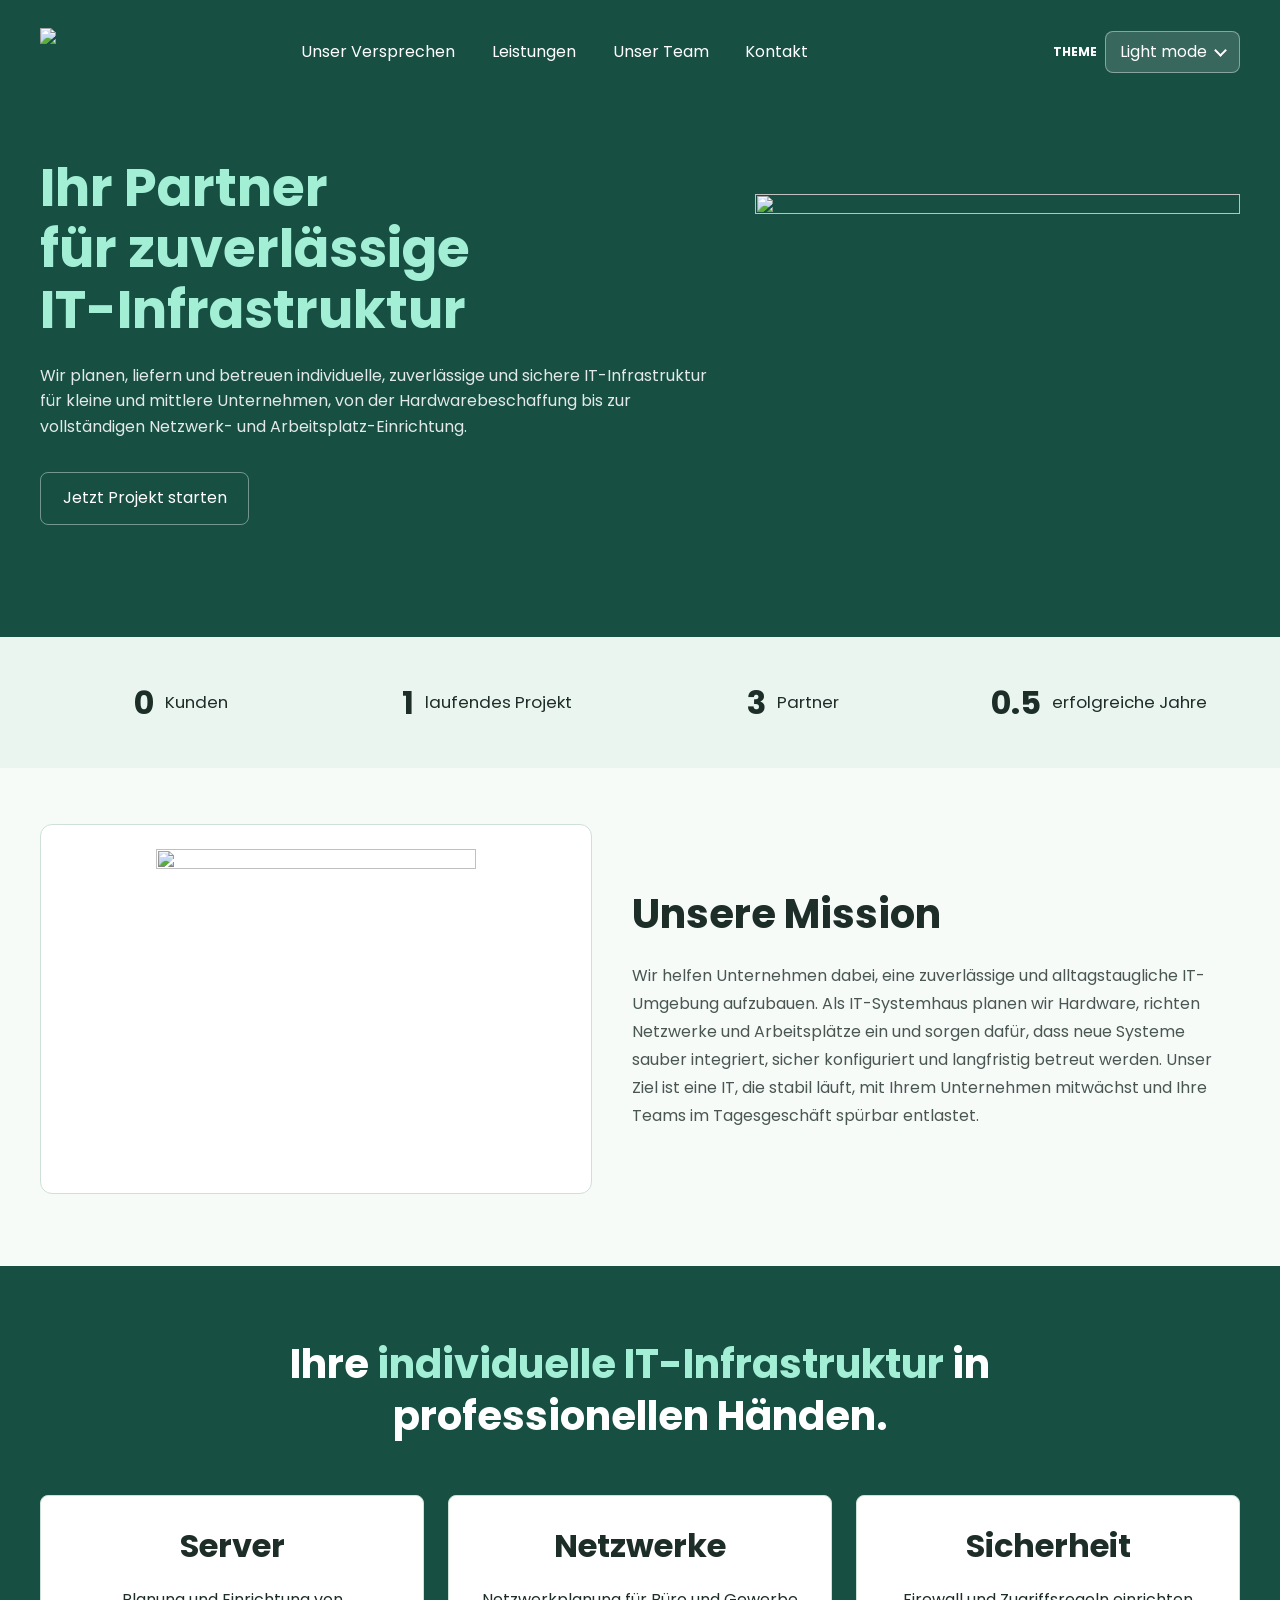
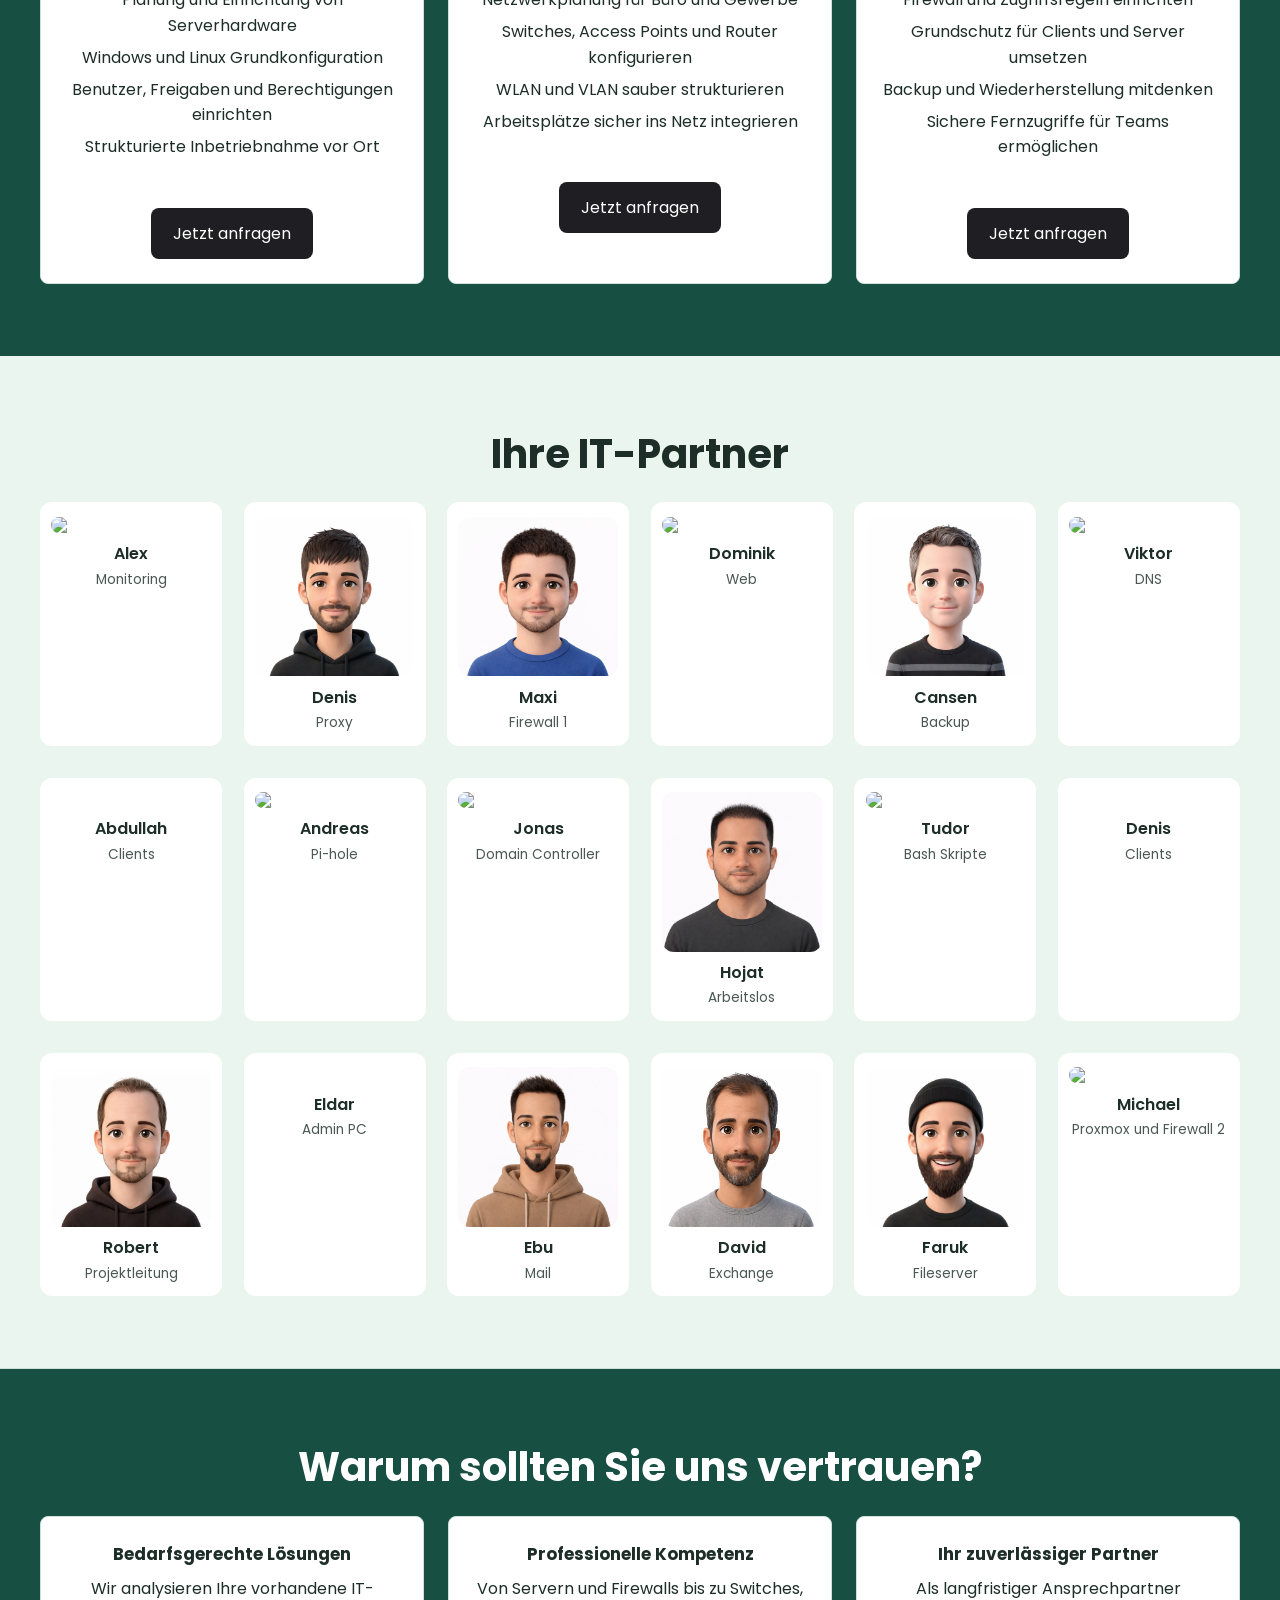
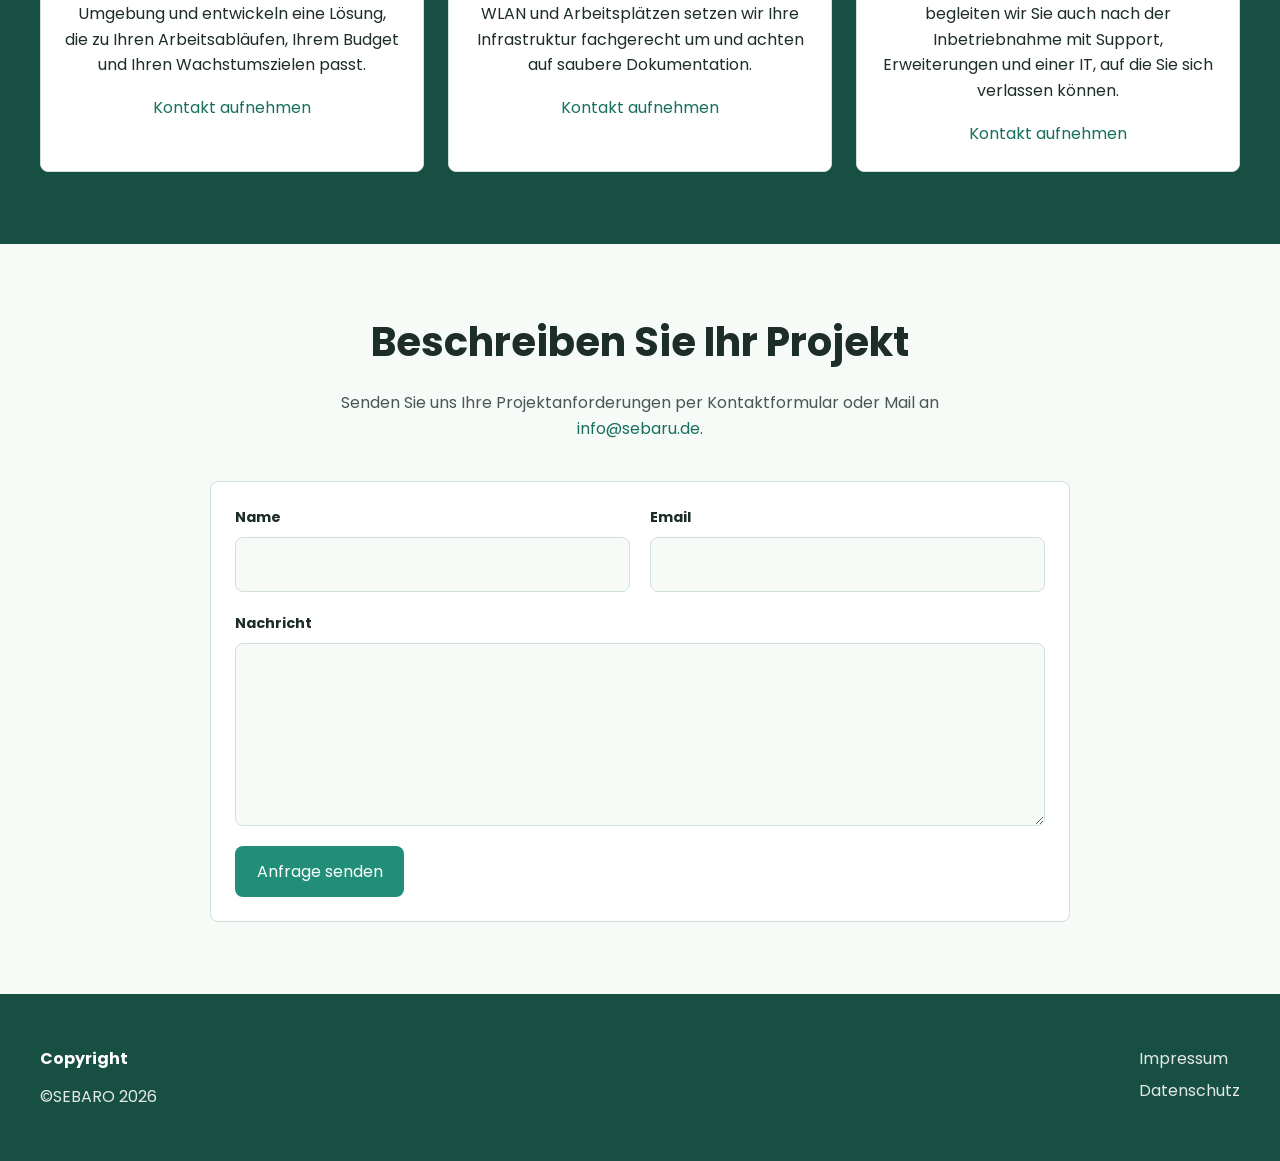
==== commit 41ed814c: "Team jobs correction" ====
--- a/index.html
+++ b/index.html
@@ -22,13 +22,13 @@
             <a href="#team">Unser Team</a>
             <a href="#contact">Kontakt</a>
           </nav>
-                <div class="theme-part">
-                    <span class="theme-label">Theme</span>
-                    <div class="theme-container">
-                        <button id="theme-menu-button" class="theme-button" type="button">
-                            <span id="theme-select-value">Light mode</span>
-                            <span class="theme-arrow"></span>
-                        </button>
+          <div class="theme-part">
+            <span class="theme-label">Theme</span>
+            <div class="theme-container">
+              <button id="theme-menu-button" class="theme-button" type="button">
+                <span id="theme-select-value">Light mode</span>
+                <span class="theme-arrow"></span>
+              </button>
               <div class="theme-box" id="theme-menu" hidden>
                 <button class="theme-item" type="button" data-theme-option="light">Light mode</button>
                 <button class="theme-item" type="button" data-theme-option="dark">Dark mode</button>
@@ -183,7 +183,7 @@
           <article class="team-card">
             <img class="team-pic" src="./images/avatare/avatar-andreas.png" />
             <span class="team-name">Andreas</span>
-            <span class="team-job">Raspberry Pi</span>
+            <span class="team-job">Pi-hole</span>
           </article>
           <article class="team-card">
             <img class="team-pic" src="./images/avatare/avatar-jonas.png" />
